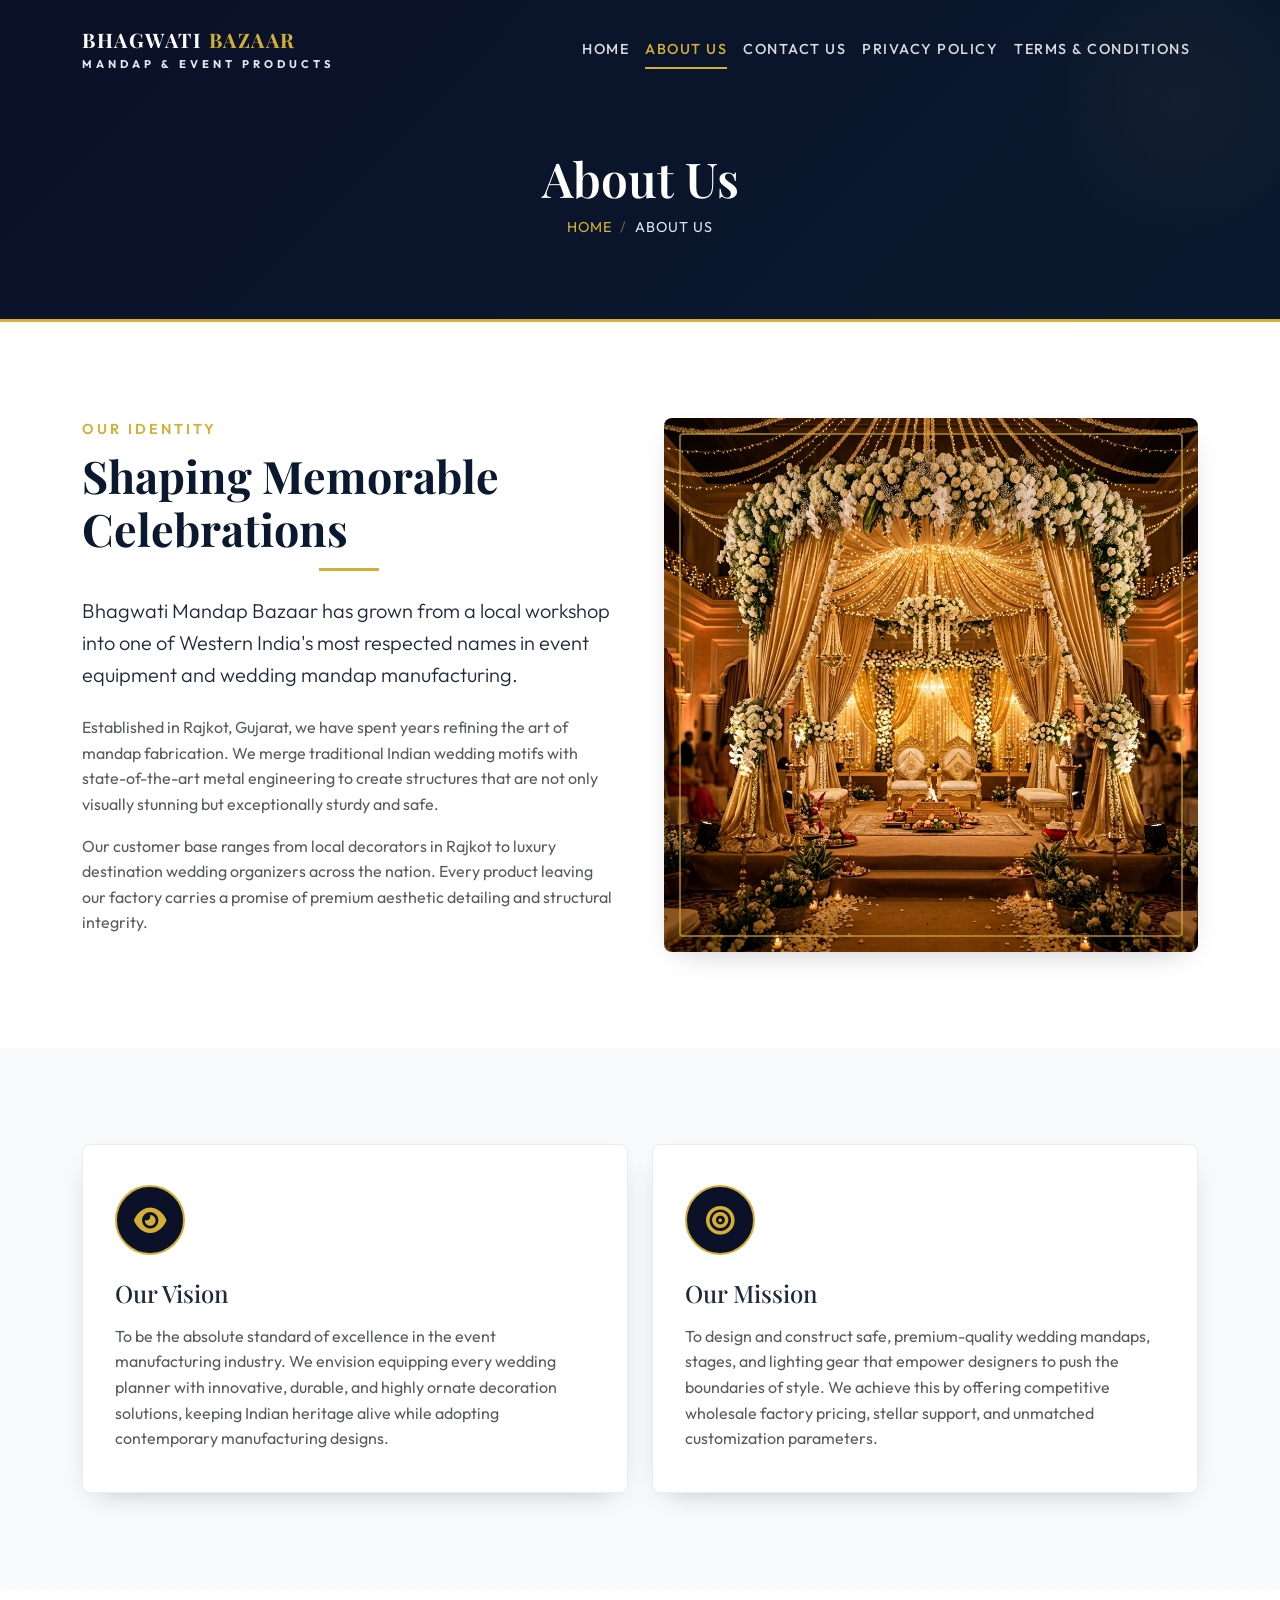
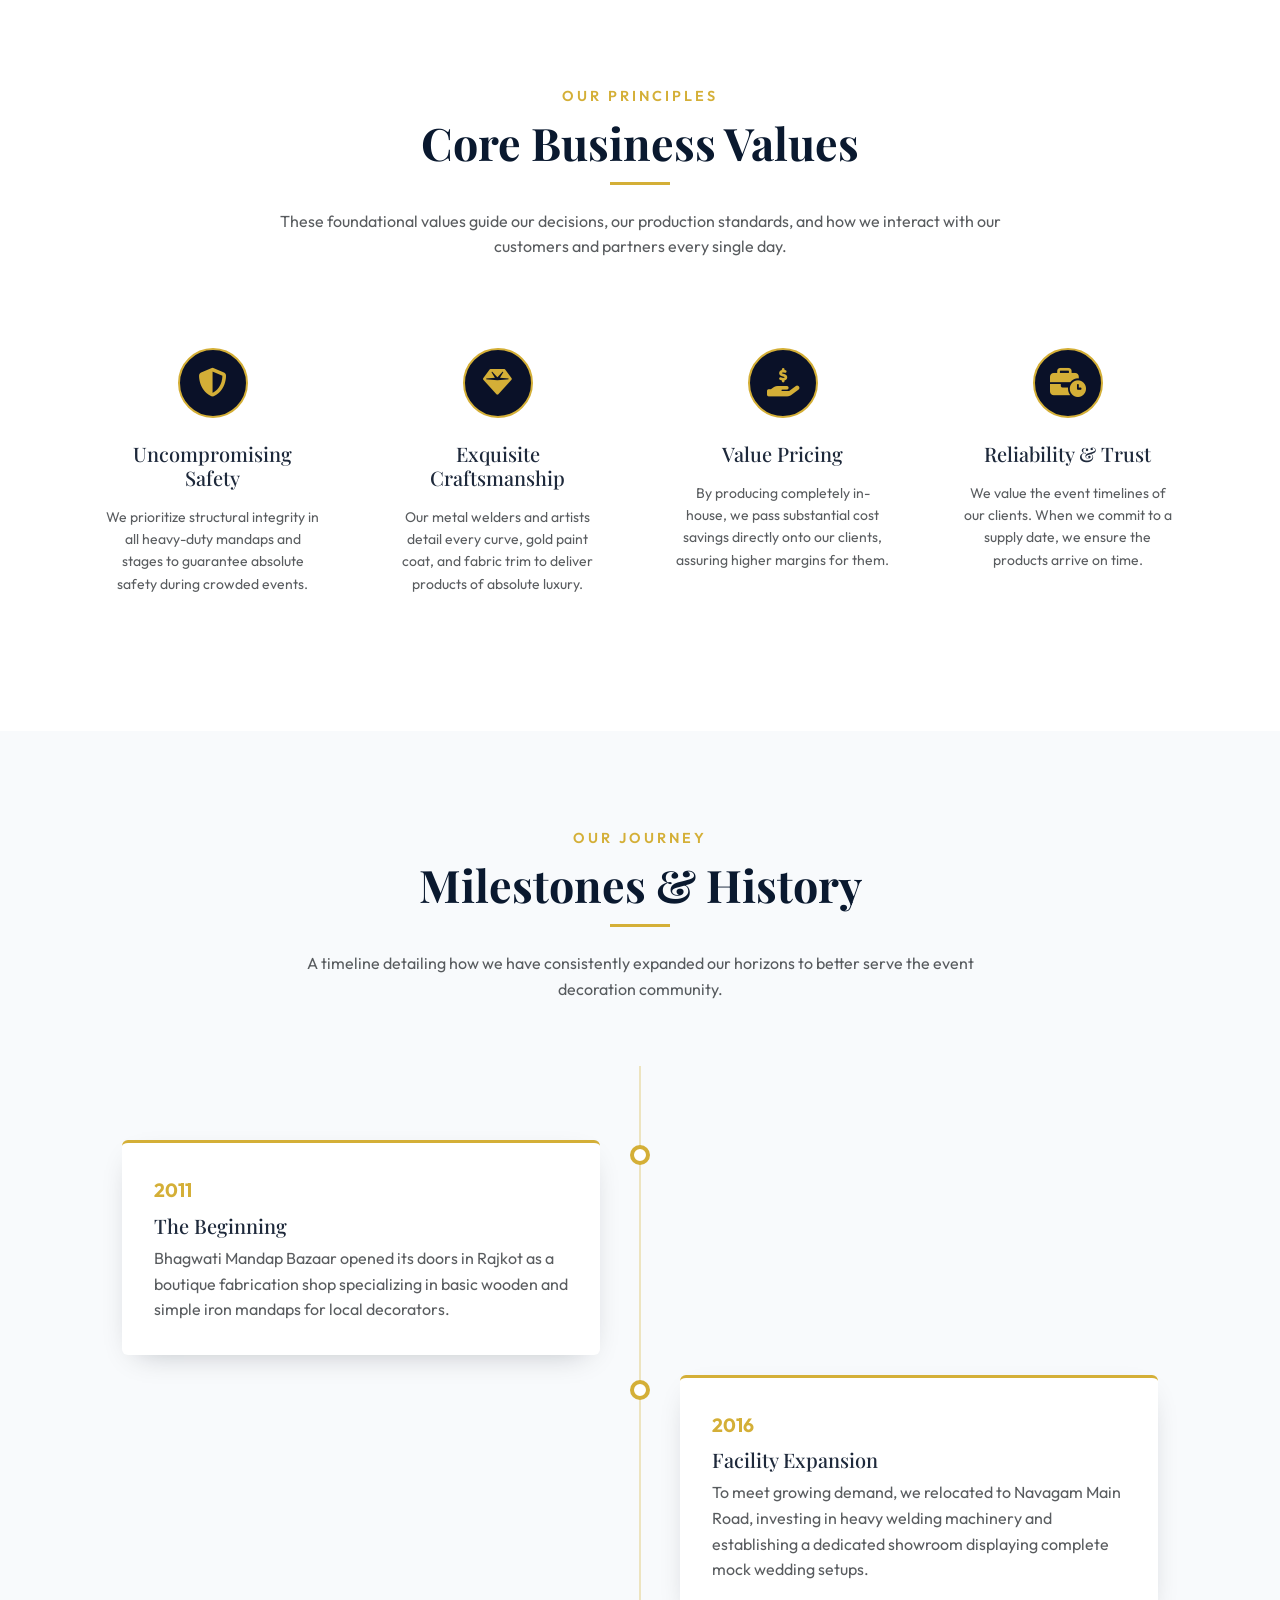
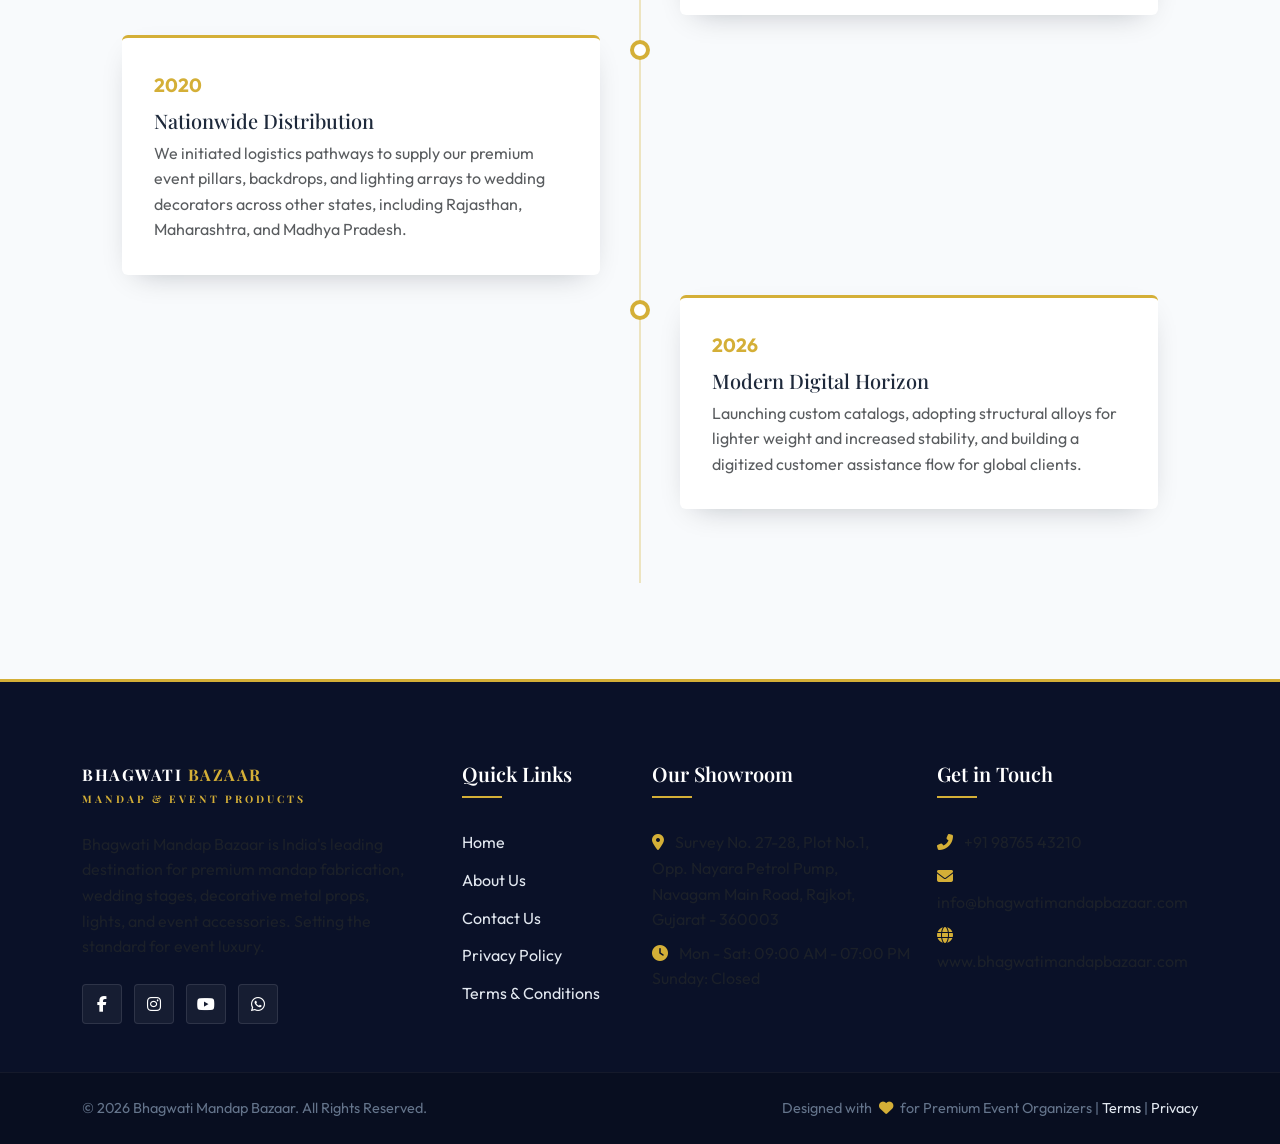
==== bhagwati mandap bazaar/about.html @ b81b3d20 "Add files via upload" ====
<!DOCTYPE html>
<html lang="en">
<head>
    <meta charset="UTF-8">
    <meta name="viewport" content="width=device-width, initial-scale=1.0">
    <title>About Us | Bhagwati Mandap Bazaar</title>
    <meta name="description" content="Discover the history, mission, vision, and core values of Bhagwati Mandap Bazaar - India's premium mandap manufacturer and supplier based in Rajkot, Gujarat.">
    <meta name="keywords" content="Bhagwati Mandap Bazaar, About Bhagwati Mandap, Rajkot Mandap Manufacturer, Wedding Decor Supplier India">
    
    <!-- Open Graph / Facebook -->
    <meta property="og:type" content="website">
    <meta property="og:url" content="https://bhagwatimandapbazaar.com/about.html">
    <meta property="og:title" content="About Us | Bhagwati Mandap Bazaar">
    <meta property="og:description" content="Discover the history, mission, vision, and core values of Bhagwati Mandap Bazaar - India's premium mandap manufacturer.">
    <meta property="og:image" content="images/hero-bg.png">

    <!-- Bootstrap 5 CSS -->
    <link href="https://cdn.jsdelivr.net/npm/bootstrap@5.3.2/dist/css/bootstrap.min.css" rel="stylesheet">
    <!-- Font Awesome Icons -->
    <link href="https://cdnjs.cloudflare.com/ajax/libs/font-awesome/6.4.2/css/all.min.css" rel="stylesheet">
    <!-- Custom CSS -->
    <link href="css/style.css" rel="stylesheet">
</head>
<body>

    <!-- Header Navigation -->
    <nav class="navbar navbar-expand-lg navbar-dark fixed-top navbar-scrolled">
        <div class="container">
            <a class="navbar-brand" href="index.html">
                BHAGWATI<span> BAZAAR</span>
                <span class="logo-sub">Mandap & Event Products</span>
            </a>
            <button class="navbar-toggler" type="button" data-bs-toggle="collapse" data-bs-target="#mainNavbar" aria-controls="mainNavbar" aria-expanded="false" aria-label="Toggle navigation">
                <span class="navbar-toggler-icon"></span>
            </button>
            <div class="collapse navbar-collapse" id="mainNavbar">
                <ul class="navbar-nav ms-auto mb-2 mb-lg-0">
                    <li class="nav-item">
                        <a class="nav-link" href="index.html">Home</a>
                    </li>
                    <li class="nav-item">
                        <a class="nav-link active" href="about.html">About Us</a>
                    </li>
                    <li class="nav-item">
                        <a class="nav-link" href="contact.html">Contact Us</a>
                    </li>
                    <li class="nav-item">
                        <a class="nav-link" href="privacy-policy.html">Privacy Policy</a>
                    </li>
                    <li class="nav-item">
                        <a class="nav-link" href="terms.html">Terms & Conditions</a>
                    </li>
                </ul>
            </div>
        </div>
    </nav>

    <!-- Page Header -->
    <header class="page-header text-center">
        <div class="container">
            <h1 class="animate-on-scroll">About Us</h1>
            <nav aria-label="breadcrumb" class="animate-on-scroll delay-100">
                <ol class="breadcrumb justify-content-center">
                    <li class="breadcrumb-item"><a href="index.html">Home</a></li>
                    <li class="breadcrumb-item active" aria-current="page">About Us</li>
                </ol>
            </nav>
        </div>
    </header>

    <!-- Introduction Section -->
    <section class="py-5 bg-white">
        <div class="container py-5">
            <div class="row align-items-center g-5">
                <div class="col-lg-6 animate-on-scroll">
                    <span class="section-subtitle text-start">Our Identity</span>
                    <h2 class="section-title text-start mb-4">Shaping Memorable Celebrations</h2>
                    <p class="lead text-navy-deep font-family-heading mb-4">Bhagwati Mandap Bazaar has grown from a local workshop into one of Western India's most respected names in event equipment and wedding mandap manufacturing.</p>
                    <p class="text-muted">Established in Rajkot, Gujarat, we have spent years refining the art of mandap fabrication. We merge traditional Indian wedding motifs with state-of-the-art metal engineering to create structures that are not only visually stunning but exceptionally sturdy and safe.</p>
                    <p class="text-muted">Our customer base ranges from local decorators in Rajkot to luxury destination wedding organizers across the nation. Every product leaving our factory carries a promise of premium aesthetic detailing and structural integrity.</p>
                </div>
                <div class="col-lg-6 animate-on-scroll delay-200">
                    <div class="img-frame">
                        <img src="images/hero-bg.png" alt="Showroom Display" class="img-fluid w-100">
                    </div>
                </div>
            </div>
        </div>
    </section>

    <!-- Mission & Vision Section -->
    <section class="py-5 bg-light-custom">
        <div class="container py-5">
            <div class="row g-4">
                <div class="col-md-6 animate-on-scroll">
                    <div class="premium-card h-100">
                        <div class="card-icon">
                            <i class="fa-solid fa-eye"></i>
                        </div>
                        <h3 class="h4 text-navy-deep mb-3">Our Vision</h3>
                        <p class="text-muted mb-0">To be the absolute standard of excellence in the event manufacturing industry. We envision equipping every wedding planner with innovative, durable, and highly ornate decoration solutions, keeping Indian heritage alive while adopting contemporary manufacturing designs.</p>
                    </div>
                </div>
                <div class="col-md-6 animate-on-scroll delay-200">
                    <div class="premium-card h-100">
                        <div class="card-icon">
                            <i class="fa-solid fa-bullseye"></i>
                        </div>
                        <h3 class="h4 text-navy-deep mb-3">Our Mission</h3>
                        <p class="text-muted mb-0">To design and construct safe, premium-quality wedding mandaps, stages, and lighting gear that empower designers to push the boundaries of style. We achieve this by offering competitive wholesale factory pricing, stellar support, and unmatched customization parameters.</p>
                    </div>
                </div>
            </div>
        </div>
    </section>

    <!-- Core Values Section -->
    <section class="py-5 bg-white">
        <div class="container py-5">
            <div class="text-center section-title-wrapper animate-on-scroll">
                <span class="section-subtitle">Our Principles</span>
                <h2 class="section-title">Core Business Values</h2>
                <p class="text-muted col-md-8 mx-auto mt-2">These foundational values guide our decisions, our production standards, and how we interact with our customers and partners every single day.</p>
            </div>
            
            <div class="row g-4">
                <div class="col-md-6 col-lg-3 animate-on-scroll">
                    <div class="text-center p-4">
                        <div class="mx-auto card-icon mb-4" style="float:none;">
                            <i class="fa-solid fa-shield-halved"></i>
                        </div>
                        <h4 class="h5 text-navy-deep mb-3">Uncompromising Safety</h4>
                        <p class="text-muted small">We prioritize structural integrity in all heavy-duty mandaps and stages to guarantee absolute safety during crowded events.</p>
                    </div>
                </div>
                <div class="col-md-6 col-lg-3 animate-on-scroll delay-100">
                    <div class="text-center p-4">
                        <div class="mx-auto card-icon mb-4" style="float:none;">
                            <i class="fa-solid fa-gem"></i>
                        </div>
                        <h4 class="h5 text-navy-deep mb-3">Exquisite Craftsmanship</h4>
                        <p class="text-muted small">Our metal welders and artists detail every curve, gold paint coat, and fabric trim to deliver products of absolute luxury.</p>
                    </div>
                </div>
                <div class="col-md-6 col-lg-3 animate-on-scroll delay-200">
                    <div class="text-center p-4">
                        <div class="mx-auto card-icon mb-4" style="float:none;">
                            <i class="fa-solid fa-hand-holding-dollar"></i>
                        </div>
                        <h4 class="h5 text-navy-deep mb-3">Value Pricing</h4>
                        <p class="text-muted small">By producing completely in-house, we pass substantial cost savings directly onto our clients, assuring higher margins for them.</p>
                    </div>
                </div>
                <div class="col-md-6 col-lg-3 animate-on-scroll delay-300">
                    <div class="text-center p-4">
                        <div class="mx-auto card-icon mb-4" style="float:none;">
                            <i class="fa-solid fa-business-time"></i>
                        </div>
                        <h4 class="h5 text-navy-deep mb-3">Reliability & Trust</h4>
                        <p class="text-muted small">We value the event timelines of our clients. When we commit to a supply date, we ensure the products arrive on time.</p>
                    </div>
                </div>
            </div>
        </div>
    </section>

    <!-- Company History Section (Timeline) -->
    <section class="py-5 bg-light-custom">
        <div class="container py-5">
            <div class="text-center section-title-wrapper animate-on-scroll">
                <span class="section-subtitle">Our Journey</span>
                <h2 class="section-title">Milestones & History</h2>
                <p class="text-muted col-md-8 mx-auto mt-2">A timeline detailing how we have consistently expanded our horizons to better serve the event decoration community.</p>
            </div>
            
            <div class="timeline animate-on-scroll">
                <div class="timeline-container timeline-left">
                    <div class="timeline-content">
                        <span class="timeline-date">2011</span>
                        <h4 class="text-navy-deep h5">The Beginning</h4>
                        <p class="text-muted mb-0">Bhagwati Mandap Bazaar opened its doors in Rajkot as a boutique fabrication shop specializing in basic wooden and simple iron mandaps for local decorators.</p>
                    </div>
                </div>
                
                <div class="timeline-container timeline-right">
                    <div class="timeline-content">
                        <span class="timeline-date">2016</span>
                        <h4 class="text-navy-deep h5">Facility Expansion</h4>
                        <p class="text-muted mb-0">To meet growing demand, we relocated to Navagam Main Road, investing in heavy welding machinery and establishing a dedicated showroom displaying complete mock wedding setups.</p>
                    </div>
                </div>
                
                <div class="timeline-container timeline-left">
                    <div class="timeline-content">
                        <span class="timeline-date">2020</span>
                        <h4 class="text-navy-deep h5">Nationwide Distribution</h4>
                        <p class="text-muted mb-0">We initiated logistics pathways to supply our premium event pillars, backdrops, and lighting arrays to wedding decorators across other states, including Rajasthan, Maharashtra, and Madhya Pradesh.</p>
                    </div>
                </div>
                
                <div class="timeline-container timeline-right">
                    <div class="timeline-content">
                        <span class="timeline-date">2026</span>
                        <h4 class="text-navy-deep h5">Modern Digital Horizon</h4>
                        <p class="text-muted mb-0">Launching custom catalogs, adopting structural alloys for lighter weight and increased stability, and building a digitized customer assistance flow for global clients.</p>
                    </div>
                </div>
            </div>
        </div>
    </section>

    <!-- Footer -->
    <footer class="footer">
        <div class="footer-top">
            <div class="container">
                <div class="row g-4">
                    <div class="col-lg-4 col-md-6">
                        <a class="navbar-brand footer-brand text-white mb-3 d-inline-block" href="index.html">
                            BHAGWATI<span> BAZAAR</span>
                            <span class="footer-logo-sub">Mandap & Event Products</span>
                        </a>
                        <p class="text-muted pe-lg-4 mt-2">Bhagwati Mandap Bazaar is India's leading destination for premium mandap fabrication, wedding stages, decorative metal props, lights, and event accessories. Setting the standard for event luxury.</p>
                        <div class="footer-social-icons">
                            <a href="#" class="footer-social-icon"><i class="fab fa-facebook-f"></i></a>
                            <a href="#" class="footer-social-icon"><i class="fab fa-instagram"></i></a>
                            <a href="#" class="footer-social-icon"><i class="fab fa-youtube"></i></a>
                            <a href="#" class="footer-social-icon"><i class="fab fa-whatsapp"></i></a>
                        </div>
                    </div>
                    
                    <div class="col-lg-2 col-md-6">
                        <h5 class="text-white">Quick Links</h5>
                        <ul class="footer-links">
                            <li><a href="index.html">Home</a></li>
                            <li><a href="about.html">About Us</a></li>
                            <li><a href="contact.html">Contact Us</a></li>
                            <li><a href="privacy-policy.html">Privacy Policy</a></li>
                            <li><a href="terms.html">Terms & Conditions</a></li>
                        </ul>
                    </div>
                    
                    <div class="col-lg-3 col-md-6">
                        <h5 class="text-white">Our Showroom</h5>
                        <p class="text-muted mb-2">
                            <i class="fas fa-map-marker-alt text-gold me-2"></i>
                            Survey No. 27-28, Plot No.1,<br>
                            Opp. Nayara Petrol Pump,<br>
                            Navagam Main Road, Rajkot,<br>
                            Gujarat - 360003
                        </p>
                        <p class="text-muted">
                            <i class="fas fa-clock text-gold me-2"></i>
                            Mon - Sat: 09:00 AM - 07:00 PM<br>
                            Sunday: Closed
                        </p>
                    </div>
                    
                    <div class="col-lg-3 col-md-6">
                        <h5 class="text-white">Get in Touch</h5>
                        <p class="text-muted mb-2">
                            <i class="fas fa-phone-alt text-gold me-2"></i>
                            <a href="tel:+919876543210" class="text-muted text-decoration-none">+91 98765 43210</a>
                        </p>
                        <p class="text-muted mb-2">
                            <i class="fas fa-envelope text-gold me-2"></i>
                            <a href="mailto:info@bhagwatimandapbazaar.com" class="text-muted text-decoration-none">info@bhagwatimandapbazaar.com</a>
                        </p>
                        <p class="text-muted">
                            <i class="fas fa-globe text-gold me-2"></i>
                            <a href="https://bhagwatimandapbazaar.com" class="text-muted text-decoration-none">www.bhagwatimandapbazaar.com</a>
                        </p>
                    </div>
                </div>
            </div>
        </div>
        
        <div class="footer-bottom">
            <div class="container text-center">
                <div class="row align-items-center">
                    <div class="col-md-6 text-md-start mb-3 mb-md-0">
                        <p>&copy; 2026 Bhagwati Mandap Bazaar. All Rights Reserved.</p>
                    </div>
                    <div class="col-md-6 text-md-end">
                        <p>Designed with <i class="fas fa-heart text-gold mx-1"></i> for Premium Event Organizers | <a href="terms.html">Terms</a> | <a href="privacy-policy.html">Privacy</a></p>
                    </div>
                </div>
            </div>
        </div>
    </footer>

    <!-- Bootstrap Bundle with Popper JS -->
    <script src="https://cdn.jsdelivr.net/npm/bootstrap@5.3.2/dist/js/bootstrap.bundle.min.js"></script>
    <!-- Custom Script -->
    <script src="js/script.js"></script>
</body>
</html>
---- bhagwati mandap bazaar/css/style.css ----
/* 
   Bhagwati Mandap Bazaar - Custom Stylesheet
   Color Palette: White, Deep Navy Blue (#0A192F), and Gold (#D4AF37)
*/

@import url('https://fonts.googleapis.com/css2?family=Outfit:wght@300;400;500;600;700&family=Playfair+Display:ital,wght@0,400;0,600;0,700;1,400&display=swap');

:root {
    --navy-dark: #0A1128;
    --navy-deep: #0A192F;
    --navy-medium: #172A45;
    --navy-light: #3066BE;
    --gold-primary: #D4AF37;
    --gold-dark: #B8975E;
    --gold-light: #F3E5AB;
    --white: #FFFFFF;
    --light-bg: #F8FAFC;
    --text-dark: #1E293B;
    --text-muted: #64748B;
    --text-light: #E2E8F0;
    --font-heading: 'Playfair Display', serif;
    --font-body: 'Outfit', sans-serif;
    --transition-smooth: all 0.4s cubic-bezier(0.16, 1, 0.3, 1);
    --shadow-premium: 0 10px 30px -15px rgba(2, 12, 27, 0.3);
    --shadow-premium-hover: 0 20px 40px -15px rgba(212, 175, 55, 0.2);
}

/* Core Settings */
html {
    scroll-behavior: smooth;
    overflow-x: hidden;
}

body {
    font-family: var(--font-body);
    color: var(--text-dark);
    background-color: var(--white);
    line-height: 1.6;
    overflow-x: hidden;
}

h1, h2, h3, h4, h5, h6 {
    font-family: var(--font-heading);
    font-weight: 600;
    color: var(--navy-deep);
}

/* Custom Scrollbar */
::-webkit-scrollbar {
    width: 8px;
}
::-webkit-scrollbar-track {
    background: var(--navy-dark);
}
::-webkit-scrollbar-thumb {
    background: var(--gold-primary);
    border-radius: 4px;
}
::-webkit-scrollbar-thumb:hover {
    background: var(--gold-dark);
}

/* Selection Color */
::selection {
    background-color: var(--gold-primary);
    color: var(--navy-dark);
}

/* Base Typography Extensions */
.text-gold {
    color: var(--gold-primary) !important;
}

.bg-navy-deep {
    background-color: var(--navy-deep) !important;
}

.bg-navy-dark {
    background-color: var(--navy-dark) !important;
}

.bg-light-custom {
    background-color: var(--light-bg) !important;
}

/* Buttons */
.btn-gold {
    background: linear-gradient(135deg, var(--gold-primary), var(--gold-dark));
    color: var(--navy-dark) !important;
    font-family: var(--font-body);
    font-weight: 600;
    letter-spacing: 1px;
    padding: 0.8rem 2rem;
    border: 1px solid var(--gold-primary);
    border-radius: 4px;
    transition: var(--transition-smooth);
    position: relative;
    overflow: hidden;
    z-index: 1;
}

.btn-gold::before {
    content: '';
    position: absolute;
    top: 0;
    left: 0;
    width: 100%;
    height: 100%;
    background: linear-gradient(135deg, var(--gold-dark), var(--gold-primary));
    opacity: 0;
    z-index: -1;
    transition: var(--transition-smooth);
}

.btn-gold:hover {
    transform: translateY(-3px);
    box-shadow: 0 10px 20px rgba(212, 175, 55, 0.3);
    color: var(--navy-dark) !important;
}

.btn-gold:hover::before {
    opacity: 1;
}

.btn-outline-gold {
    background: transparent;
    color: var(--gold-primary) !important;
    font-family: var(--font-body);
    font-weight: 600;
    letter-spacing: 1px;
    padding: 0.8rem 2rem;
    border: 2px solid var(--gold-primary);
    border-radius: 4px;
    transition: var(--transition-smooth);
}

.btn-outline-gold:hover {
    background: var(--gold-primary);
    color: var(--navy-dark) !important;
    transform: translateY(-3px);
    box-shadow: 0 10px 20px rgba(212, 175, 55, 0.2);
}

/* Navigation Style */
.navbar {
    transition: var(--transition-smooth);
    padding: 1.2rem 0;
    background-color: transparent;
}

.navbar.navbar-scrolled {
    background-color: var(--navy-dark);
    padding: 0.8rem 0;
    box-shadow: 0 5px 25px rgba(0, 0, 0, 0.3);
    border-bottom: 2px solid var(--gold-primary);
}

.navbar-brand {
    font-family: var(--font-heading);
    font-weight: 700;
    letter-spacing: 1.5px;
    transition: var(--transition-smooth);
}

.navbar-brand span {
    color: var(--gold-primary);
}

.navbar-brand .logo-sub {
    font-family: var(--font-body);
    font-size: 0.7rem;
    text-transform: uppercase;
    letter-spacing: 4px;
    display: block;
    color: var(--text-light);
}

.nav-link {
    font-family: var(--font-body);
    font-weight: 500;
    color: var(--white) !important;
    text-transform: uppercase;
    font-size: 0.9rem;
    letter-spacing: 1.5px;
    margin: 0 0.5rem;
    padding: 0.5rem 0 !important;
    position: relative;
    transition: var(--transition-smooth);
    opacity: 0.85;
}

.nav-link:hover, .nav-link.active {
    color: var(--gold-primary) !important;
    opacity: 1;
}

.nav-link::after {
    content: '';
    position: absolute;
    bottom: 0;
    left: 0;
    width: 0;
    height: 2px;
    background-color: var(--gold-primary);
    transition: var(--transition-smooth);
}

.nav-link:hover::after, .nav-link.active::after {
    width: 100%;
}

.navbar-toggler {
    border-color: rgba(214, 175, 55, 0.5);
    padding: 0.4rem 0.6rem;
}

.navbar-toggler:focus {
    box-shadow: 0 0 0 0.25rem rgba(214, 175, 55, 0.25);
}

.navbar-toggler-icon {
    background-image: url("data:image/svg+xml,%3csvg xmlns='http://www.w3.org/2000/svg' viewBox='0 0 30 30'%3e%3cpath stroke='rgba(212, 175, 55, 1)' stroke-width='2' stroke-linecap='round' stroke-miterlimit='10' d='M4 7h22M4 15h22M4 23h22'/%3e%3c/svg%3e");
}

/* Hero Section */
.hero-section {
    position: relative;
    min-height: 100vh;
    display: flex;
    align-items: center;
    justify-content: center;
    background-color: var(--navy-dark);
    overflow: hidden;
    padding: 120px 0;
    z-index: 1;
}

.hero-overlay {
    position: absolute;
    top: 0;
    left: 0;
    width: 100%;
    height: 100%;
    background: radial-gradient(circle, rgba(23, 42, 69, 0.4) 0%, rgba(10, 17, 40, 0.95) 100%),
                url('../images/hero-bg.png') no-repeat center center / cover;
    z-index: -1;
}

.hero-title {
    font-size: clamp(2.5rem, 5vw, 4.5rem);
    font-weight: 700;
    color: var(--white);
    letter-spacing: 2px;
    margin-bottom: 1.5rem;
    line-height: 1.2;
}

.hero-subtitle {
    font-family: var(--font-body);
    font-size: clamp(1rem, 2vw, 1.4rem);
    color: var(--gold-primary);
    font-weight: 400;
    letter-spacing: 3px;
    text-transform: uppercase;
    margin-bottom: 2.5rem;
}

.hero-divider {
    width: 100px;
    height: 3px;
    background-color: var(--gold-primary);
    margin: 1.5rem auto 2rem;
}

/* Page Header Sections (Sub-pages) */
.page-header {
    background: linear-gradient(135deg, var(--navy-dark) 0%, var(--navy-deep) 100%);
    border-bottom: 3px solid var(--gold-primary);
    padding: 150px 0 80px;
    position: relative;
    overflow: hidden;
}

.page-header::before {
    content: '';
    position: absolute;
    width: 300px;
    height: 300px;
    background: radial-gradient(circle, rgba(212, 175, 55, 0.05) 0%, transparent 70%);
    top: -50px;
    right: -50px;
    pointer-events: none;
}

.page-header h1 {
    color: var(--white);
    font-size: 3rem;
    margin-bottom: 0.5rem;
}

.page-header .breadcrumb {
    margin-bottom: 0;
}

.page-header .breadcrumb-item {
    font-family: var(--font-body);
    font-size: 0.9rem;
    text-transform: uppercase;
    letter-spacing: 1px;
}

.page-header .breadcrumb-item a {
    color: var(--gold-primary);
    text-decoration: none;
    transition: var(--transition-smooth);
}

.page-header .breadcrumb-item a:hover {
    color: var(--white);
}

.page-header .breadcrumb-item.active {
    color: var(--text-light);
}

.page-header .breadcrumb-item + .breadcrumb-item::before {
    color: rgba(212, 175, 55, 0.5);
}

/* General Section Headings */
.section-title-wrapper {
    margin-bottom: 4rem;
    position: relative;
}

.section-subtitle {
    font-family: var(--font-body);
    color: var(--gold-primary);
    text-transform: uppercase;
    letter-spacing: 3px;
    font-size: 0.9rem;
    font-weight: 600;
    margin-bottom: 0.5rem;
    display: block;
}

.section-title {
    font-size: clamp(2rem, 3.5vw, 2.8rem);
    font-weight: 700;
    margin-bottom: 1rem;
    position: relative;
    display: inline-block;
}

.section-title::after {
    content: '';
    display: block;
    width: 60px;
    height: 3px;
    background-color: var(--gold-primary);
    margin: 0.75rem auto 0;
}

/* Cards & Premium Grid Items */
.premium-card {
    background: var(--white);
    border: 1px solid rgba(10, 25, 47, 0.08);
    border-radius: 8px;
    padding: 2.5rem 2rem;
    box-shadow: var(--shadow-premium);
    transition: var(--transition-smooth);
    height: 100%;
    position: relative;
    overflow: hidden;
}

.premium-card::before {
    content: '';
    position: absolute;
    top: 0;
    left: 0;
    width: 4px;
    height: 0;
    background-color: var(--gold-primary);
    transition: var(--transition-smooth);
}

.premium-card:hover {
    transform: translateY(-10px);
    box-shadow: var(--shadow-premium-hover);
    border-color: rgba(212, 175, 55, 0.2);
}

.premium-card:hover::before {
    height: 100%;
}

.card-icon {
    width: 70px;
    height: 70px;
    background-color: var(--navy-dark);
    border-radius: 50%;
    display: flex;
    align-items: center;
    justify-content: center;
    margin-bottom: 1.5rem;
    font-size: 1.8rem;
    color: var(--gold-primary);
    border: 2px solid var(--gold-primary);
    transition: var(--transition-smooth);
}

.premium-card:hover .card-icon {
    background-color: var(--gold-primary);
    color: var(--navy-dark);
    transform: rotate(360deg);
}

/* Why Choose Us Split Component */
.why-choose-item {
    display: flex;
    align-items: flex-start;
    margin-bottom: 2rem;
}

.why-choose-icon {
    width: 50px;
    height: 50px;
    min-width: 50px;
    background: transparent;
    border: 1.5px solid var(--gold-primary);
    border-radius: 50%;
    display: flex;
    align-items: center;
    justify-content: center;
    color: var(--gold-primary);
    font-size: 1.2rem;
    margin-right: 1.25rem;
    transition: var(--transition-smooth);
}

.why-choose-item:hover .why-choose-icon {
    background-color: var(--gold-primary);
    color: var(--navy-dark);
    box-shadow: 0 0 15px rgba(212, 175, 55, 0.4);
}

.why-choose-text h4 {
    font-size: 1.25rem;
    margin-bottom: 0.4rem;
    color: var(--navy-deep);
}

.img-frame {
    position: relative;
    border-radius: 8px;
    overflow: hidden;
    box-shadow: var(--shadow-premium);
}

.img-frame::after {
    content: '';
    position: absolute;
    top: 15px;
    left: 15px;
    right: 15px;
    bottom: 15px;
    border: 2px solid var(--gold-primary);
    border-radius: 4px;
    pointer-events: none;
    z-index: 2;
    transition: var(--transition-smooth);
    opacity: 0.6;
}

.img-frame:hover::after {
    top: 8px;
    left: 8px;
    right: 8px;
    bottom: 8px;
    opacity: 1;
}

.img-frame img {
    transition: var(--transition-smooth);
}

.img-frame:hover img {
    transform: scale(1.08);
}

/* Stats Counter Section */
.stat-box {
    text-align: center;
    padding: 2rem;
    position: relative;
}

.stat-number {
    font-family: var(--font-heading);
    font-size: 3.5rem;
    font-weight: 700;
    color: var(--gold-primary);
    margin-bottom: 0.5rem;
    display: block;
}

.stat-label {
    font-family: var(--font-body);
    text-transform: uppercase;
    letter-spacing: 2px;
    font-size: 0.85rem;
    color: var(--text-light);
    font-weight: 500;
}

/* Testimonial Styles */
.testimonial-card {
    background: var(--navy-medium);
    border: 1px solid rgba(212, 175, 55, 0.15);
    border-radius: 8px;
    padding: 3rem 2.5rem;
    position: relative;
    margin: 1.5rem auto;
    max-width: 800px;
    color: var(--text-light);
    box-shadow: var(--shadow-premium);
}

.testimonial-card::after {
    content: '\201C';
    position: absolute;
    top: -10px;
    right: 35px;
    font-family: var(--font-heading);
    font-size: 8rem;
    color: rgba(212, 175, 55, 0.08);
    line-height: 1;
}

.testimonial-text {
    font-family: var(--font-heading);
    font-style: italic;
    font-size: 1.25rem;
    line-height: 1.8;
    margin-bottom: 2rem;
    color: var(--white);
}

.testimonial-meta {
    display: flex;
    align-items: center;
    justify-content: center;
}

.testimonial-avatar {
    width: 60px;
    height: 60px;
    border-radius: 50%;
    border: 2px solid var(--gold-primary);
    margin-right: 1rem;
    object-fit: cover;
}

.testimonial-author h5 {
    color: var(--white);
    margin: 0;
    font-size: 1.1rem;
    font-weight: 600;
    text-align: left;
}

.testimonial-author span {
    color: var(--gold-primary);
    font-size: 0.85rem;
    text-transform: uppercase;
    letter-spacing: 1px;
    display: block;
    text-align: left;
}

.carousel-indicators [data-bs-target] {
    background-color: var(--gold-primary);
    width: 12px;
    height: 12px;
    border-radius: 50%;
    margin: 0 6px;
    opacity: 0.5;
}

.carousel-indicators .active {
    opacity: 1;
    width: 30px;
    border-radius: 10px;
}

.star-rating {
    color: var(--gold-primary);
    margin-bottom: 1rem;
    font-size: 1rem;
}

/* Contact Info Details & Maps */
.contact-info-card {
    background: var(--navy-dark);
    color: var(--white);
    padding: 3rem;
    border-radius: 8px;
    border-bottom: 4px solid var(--gold-primary);
    height: 100%;
}

.contact-info-item {
    display: flex;
    margin-bottom: 2rem;
}

.contact-info-icon {
    width: 45px;
    height: 45px;
    background-color: rgba(212, 175, 55, 0.1);
    border: 1px solid var(--gold-primary);
    border-radius: 4px;
    display: flex;
    align-items: center;
    justify-content: center;
    color: var(--gold-primary);
    font-size: 1.2rem;
    margin-right: 1.25rem;
    min-width: 45px;
}

.contact-info-details h5 {
    color: var(--white);
    font-size: 1.1rem;
    margin-bottom: 0.3rem;
}

.contact-info-details p, .contact-info-details a {
    color: var(--text-light);
    margin-bottom: 0;
    text-decoration: none;
    transition: var(--transition-smooth);
}

.contact-info-details a:hover {
    color: var(--gold-primary);
}

/* Contact Form CSS */
.contact-form-wrapper {
    background: var(--white);
    padding: 3rem;
    border-radius: 8px;
    box-shadow: var(--shadow-premium);
    border: 1px solid rgba(10, 25, 47, 0.05);
}

.form-group {
    margin-bottom: 1.5rem;
}

.form-label {
    font-family: var(--font-body);
    font-weight: 500;
    color: var(--navy-deep);
    font-size: 0.9rem;
    margin-bottom: 0.5rem;
}

.form-control {
    background-color: var(--light-bg);
    border: 1px solid rgba(10, 25, 47, 0.1);
    border-radius: 4px;
    padding: 0.8rem 1rem;
    font-family: var(--font-body);
    color: var(--navy-dark);
    transition: var(--transition-smooth);
}

.form-control:focus {
    background-color: var(--white);
    border-color: var(--gold-primary);
    box-shadow: 0 0 10px rgba(212, 175, 55, 0.15);
    color: var(--navy-dark);
}

textarea.form-control {
    resize: none;
}

/* Timeline Layout (About Us) */
.timeline {
    position: relative;
    max-width: 1200px;
    margin: 0 auto;
    padding: 4rem 0;
}

.timeline::after {
    content: '';
    position: absolute;
    width: 2px;
    background-color: rgba(212, 175, 55, 0.3);
    top: 0;
    bottom: 0;
    left: 50%;
    margin-left: -1px;
}

@media (max-width: 768px) {
    .timeline::after {
        left: 31px;
    }
}

.timeline-container {
    padding: 10px 40px;
    position: relative;
    background-color: inherit;
    width: 50%;
}

@media (max-width: 768px) {
    .timeline-container {
        width: 100%;
        padding-left: 70px;
        padding-right: 25px;
    }
}

.timeline-container::after {
    content: '';
    position: absolute;
    width: 20px;
    height: 20px;
    right: -10px;
    background-color: var(--white);
    border: 4px solid var(--gold-primary);
    top: 15px;
    border-radius: 50%;
    z-index: 1;
    transition: var(--transition-smooth);
}

@media (max-width: 768px) {
    .timeline-container::after {
        left: 21px;
        right: auto;
    }
}

.timeline-left {
    left: 0;
}

.timeline-right {
    left: 50%;
}

@media (max-width: 768px) {
    .timeline-right {
        left: 0%;
    }
}

.timeline-left::after {
    right: -10px;
}

.timeline-right::after {
    left: -10px;
}

.timeline-content {
    padding: 2rem;
    background-color: var(--white);
    position: relative;
    border-radius: 6px;
    box-shadow: var(--shadow-premium);
    border-top: 3px solid var(--gold-primary);
}

.timeline-date {
    font-weight: 700;
    color: var(--gold-primary);
    font-size: 1.2rem;
    margin-bottom: 0.5rem;
    display: block;
}

/* Footer Section */
.footer {
    background-color: var(--navy-dark);
    color: var(--text-light);
    border-top: 3px solid var(--gold-primary);
    font-family: var(--font-body);
}

.footer-top {
    padding: 5rem 0 3rem;
}

.footer h5 {
    color: var(--white);
    font-size: 1.25rem;
    margin-bottom: 2rem;
    position: relative;
    padding-bottom: 0.75rem;
}

.footer h5::after {
    content: '';
    position: absolute;
    left: 0;
    bottom: 0;
    width: 40px;
    height: 2px;
    background-color: var(--gold-primary);
}

.footer-brand span {
    color: var(--gold-primary);
}

.footer-logo-sub {
    font-size: 0.65rem;
    text-transform: uppercase;
    letter-spacing: 3px;
    display: block;
    color: var(--text-muted);
    margin-top: 0.2rem;
}

.footer-links {
    list-style: none;
    padding: 0;
    margin: 0;
}

.footer-links li {
    margin-bottom: 0.75rem;
}

.footer-links a {
    color: var(--text-light);
    text-decoration: none;
    transition: var(--transition-smooth);
    display: inline-block;
}

.footer-links a:hover {
    color: var(--gold-primary);
    transform: translateX(5px);
}

.footer-social-icons {
    display: flex;
    gap: 0.75rem;
    margin-top: 1.5rem;
}

.footer-social-icon {
    width: 40px;
    height: 40px;
    background-color: rgba(255, 255, 255, 0.05);
    border: 1px solid rgba(255, 255, 255, 0.1);
    color: var(--white);
    border-radius: 4px;
    display: flex;
    align-items: center;
    justify-content: center;
    text-decoration: none;
    transition: var(--transition-smooth);
}

.footer-social-icon:hover {
    background-color: var(--gold-primary);
    color: var(--navy-dark) !important;
    border-color: var(--gold-primary);
    transform: translateY(-3px);
}

.footer-bottom {
    background-color: rgba(0, 0, 0, 0.2);
    padding: 1.5rem 0;
    border-top: 1px solid rgba(255, 255, 255, 0.05);
}

.footer-bottom p {
    margin-bottom: 0;
    font-size: 0.9rem;
    color: var(--text-muted);
}

.footer-bottom a {
    color: var(--text-light);
    text-decoration: none;
}

.footer-bottom a:hover {
    color: var(--gold-primary);
}

/* Animations */
.animate-on-scroll {
    opacity: 0;
    transform: translateY(30px);
    transition: opacity 0.8s cubic-bezier(0.16, 1, 0.3, 1),
                transform 0.8s cubic-bezier(0.16, 1, 0.3, 1);
}

.animate-on-scroll.animated {
    opacity: 1;
    transform: translateY(0);
}

/* Delay modifiers for stagger entries */
.delay-100 { transition-delay: 100ms; }
.delay-200 { transition-delay: 200ms; }
.delay-300 { transition-delay: 300ms; }
.delay-400 { transition-delay: 400ms; }
.delay-500 { transition-delay: 500ms; }

/* Custom Map Placeholder Styling */
.map-container {
    box-shadow: var(--shadow-premium);
    border-radius: 8px;
    overflow: hidden;
    border: 3px solid var(--navy-deep);
    transition: var(--transition-smooth);
}

.map-container:hover {
    border-color: var(--gold-primary);
}

/* Success Form Feedback Modal/Toast Custom Style */
.feedback-overlay {
    position: fixed;
    top: 0;
    left: 0;
    width: 100%;
    height: 100%;
    background-color: rgba(10, 17, 40, 0.9);
    z-index: 9999;
    display: flex;
    align-items: center;
    justify-content: center;
    opacity: 0;
    pointer-events: none;
    transition: var(--transition-smooth);
}

.feedback-overlay.show {
    opacity: 1;
    pointer-events: auto;
}

.feedback-card {
    background: var(--white);
    padding: 3rem;
    border-radius: 8px;
    text-align: center;
    max-width: 500px;
    width: 90%;
    transform: scale(0.7);
    transition: var(--transition-smooth);
    border-top: 5px solid var(--gold-primary);
}

.feedback-overlay.show .feedback-card {
    transform: scale(1);
}

.feedback-icon {
    width: 80px;
    height: 80px;
    background-color: rgba(212, 175, 55, 0.1);
    color: var(--gold-primary);
    border-radius: 50%;
    display: flex;
    align-items: center;
    justify-content: center;
    font-size: 2.5rem;
    margin: 0 auto 1.5rem;
    border: 2px solid var(--gold-primary);
}

/* responsive media queries */
@media (max-width: 991px) {
    .navbar-collapse {
        background-color: var(--navy-dark);
        padding: 1.5rem;
        border-radius: 8px;
        border: 1px solid rgba(214, 175, 55, 0.2);
        margin-top: 1rem;
    }
    
    .nav-link::after {
        display: none;
    }
}
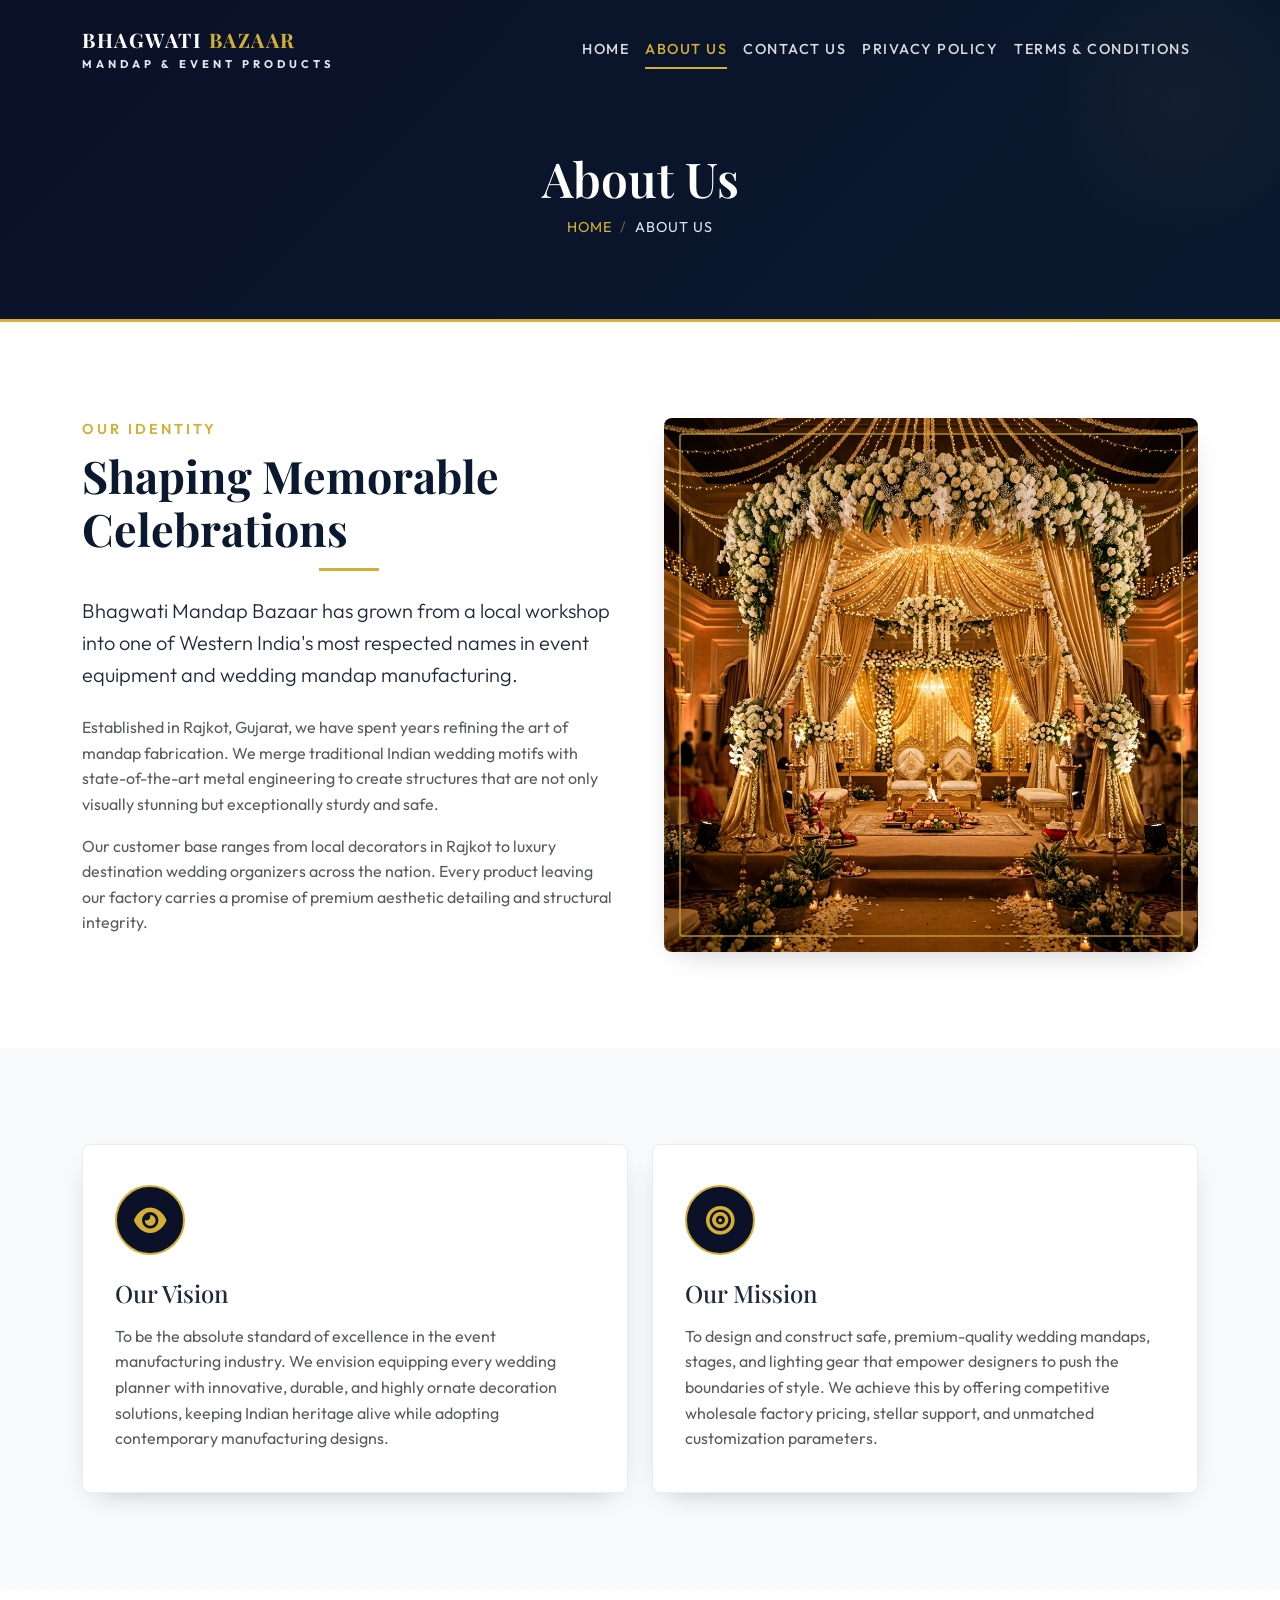
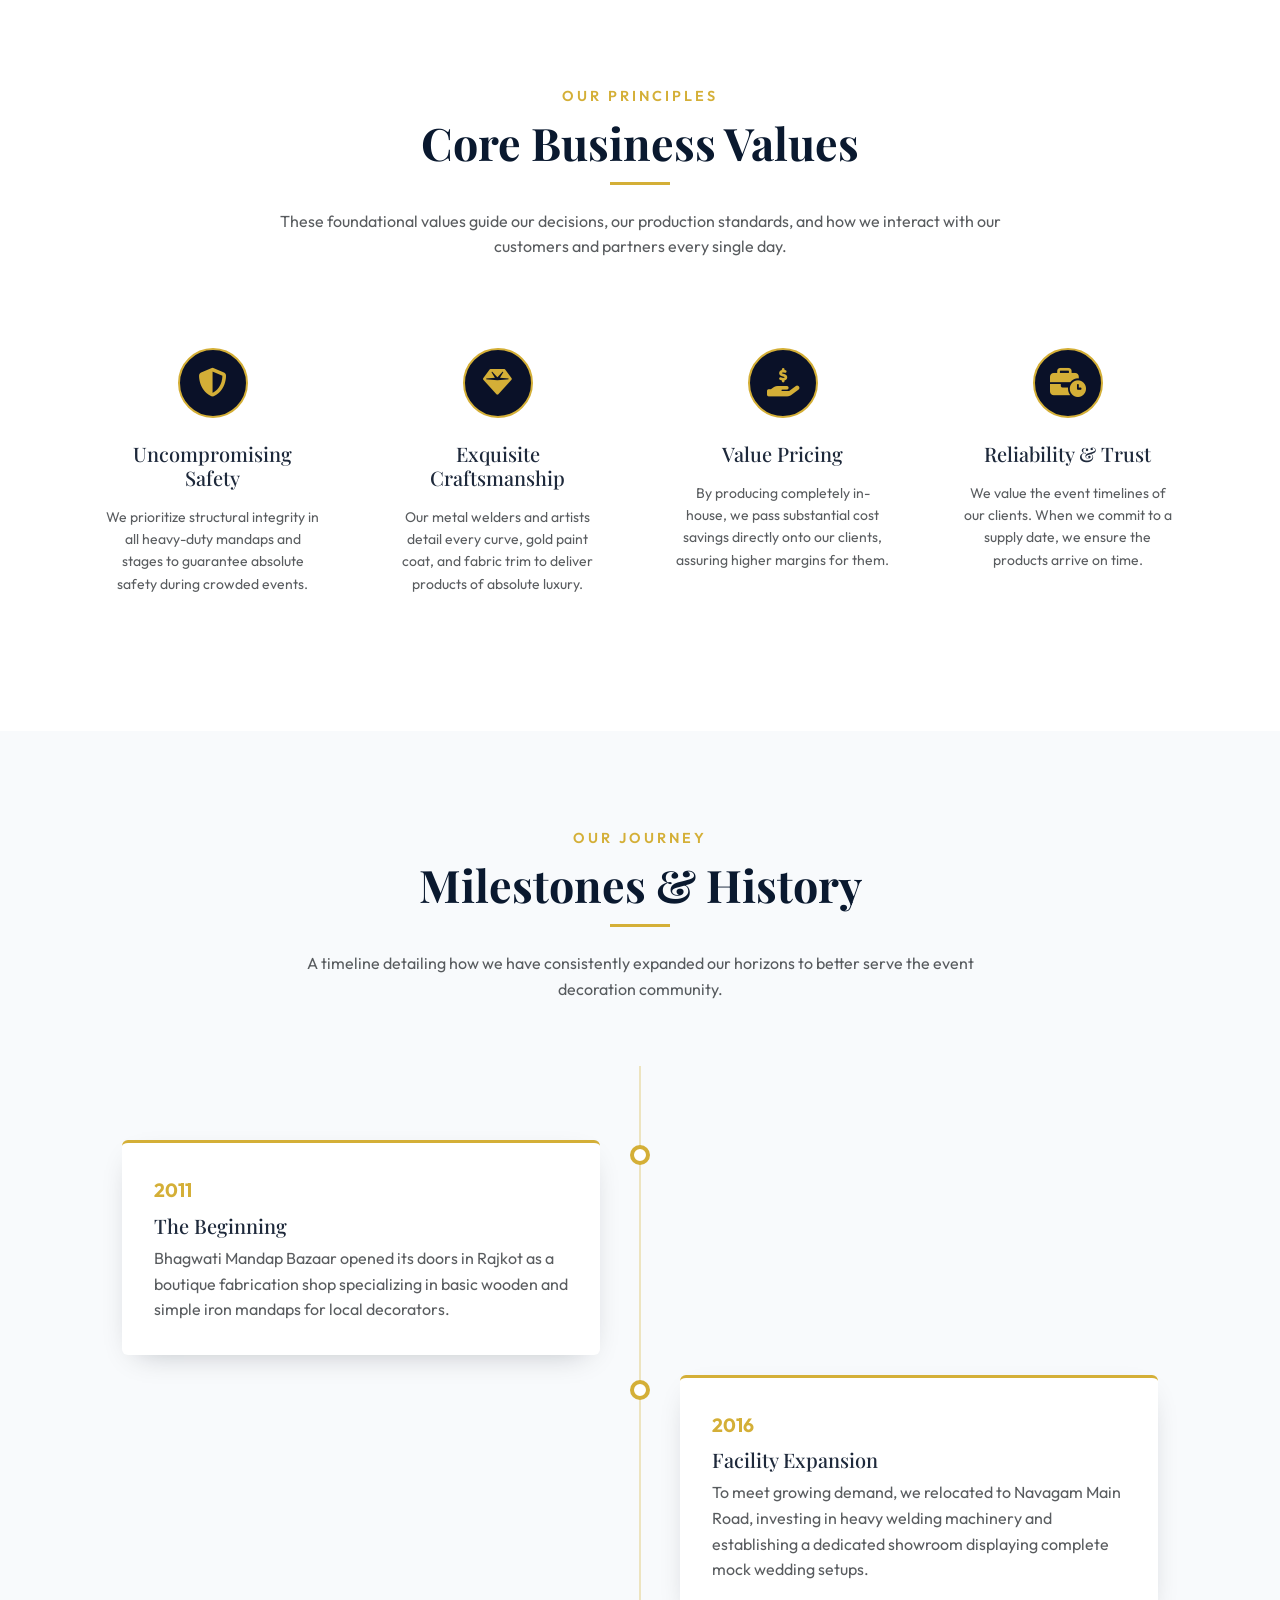
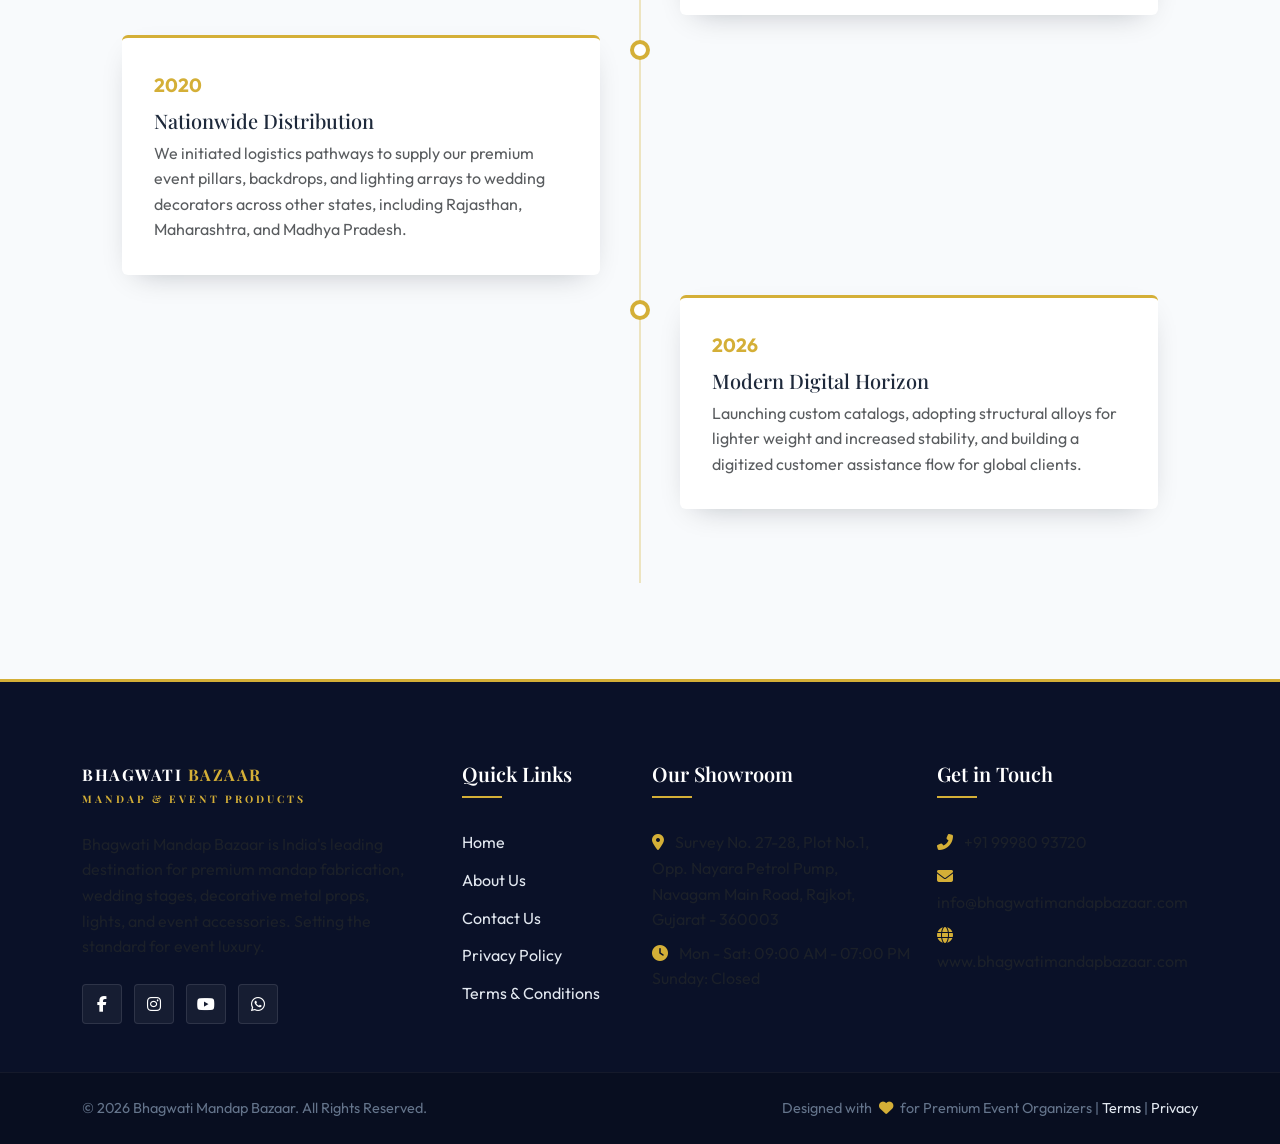
==== commit 56cbff01: "Update about.html" ====
--- a/bhagwati mandap bazaar/about.html
+++ b/bhagwati mandap bazaar/about.html
@@ -259,7 +259,7 @@
                         <h5 class="text-white">Get in Touch</h5>
                         <p class="text-muted mb-2">
                             <i class="fas fa-phone-alt text-gold me-2"></i>
-                            <a href="tel:+919876543210" class="text-muted text-decoration-none">+91 98765 43210</a>
+                            <a href="tel:+919998093720" class="text-muted text-decoration-none">+91 99980 93720</a>
                         </p>
                         <p class="text-muted mb-2">
                             <i class="fas fa-envelope text-gold me-2"></i>
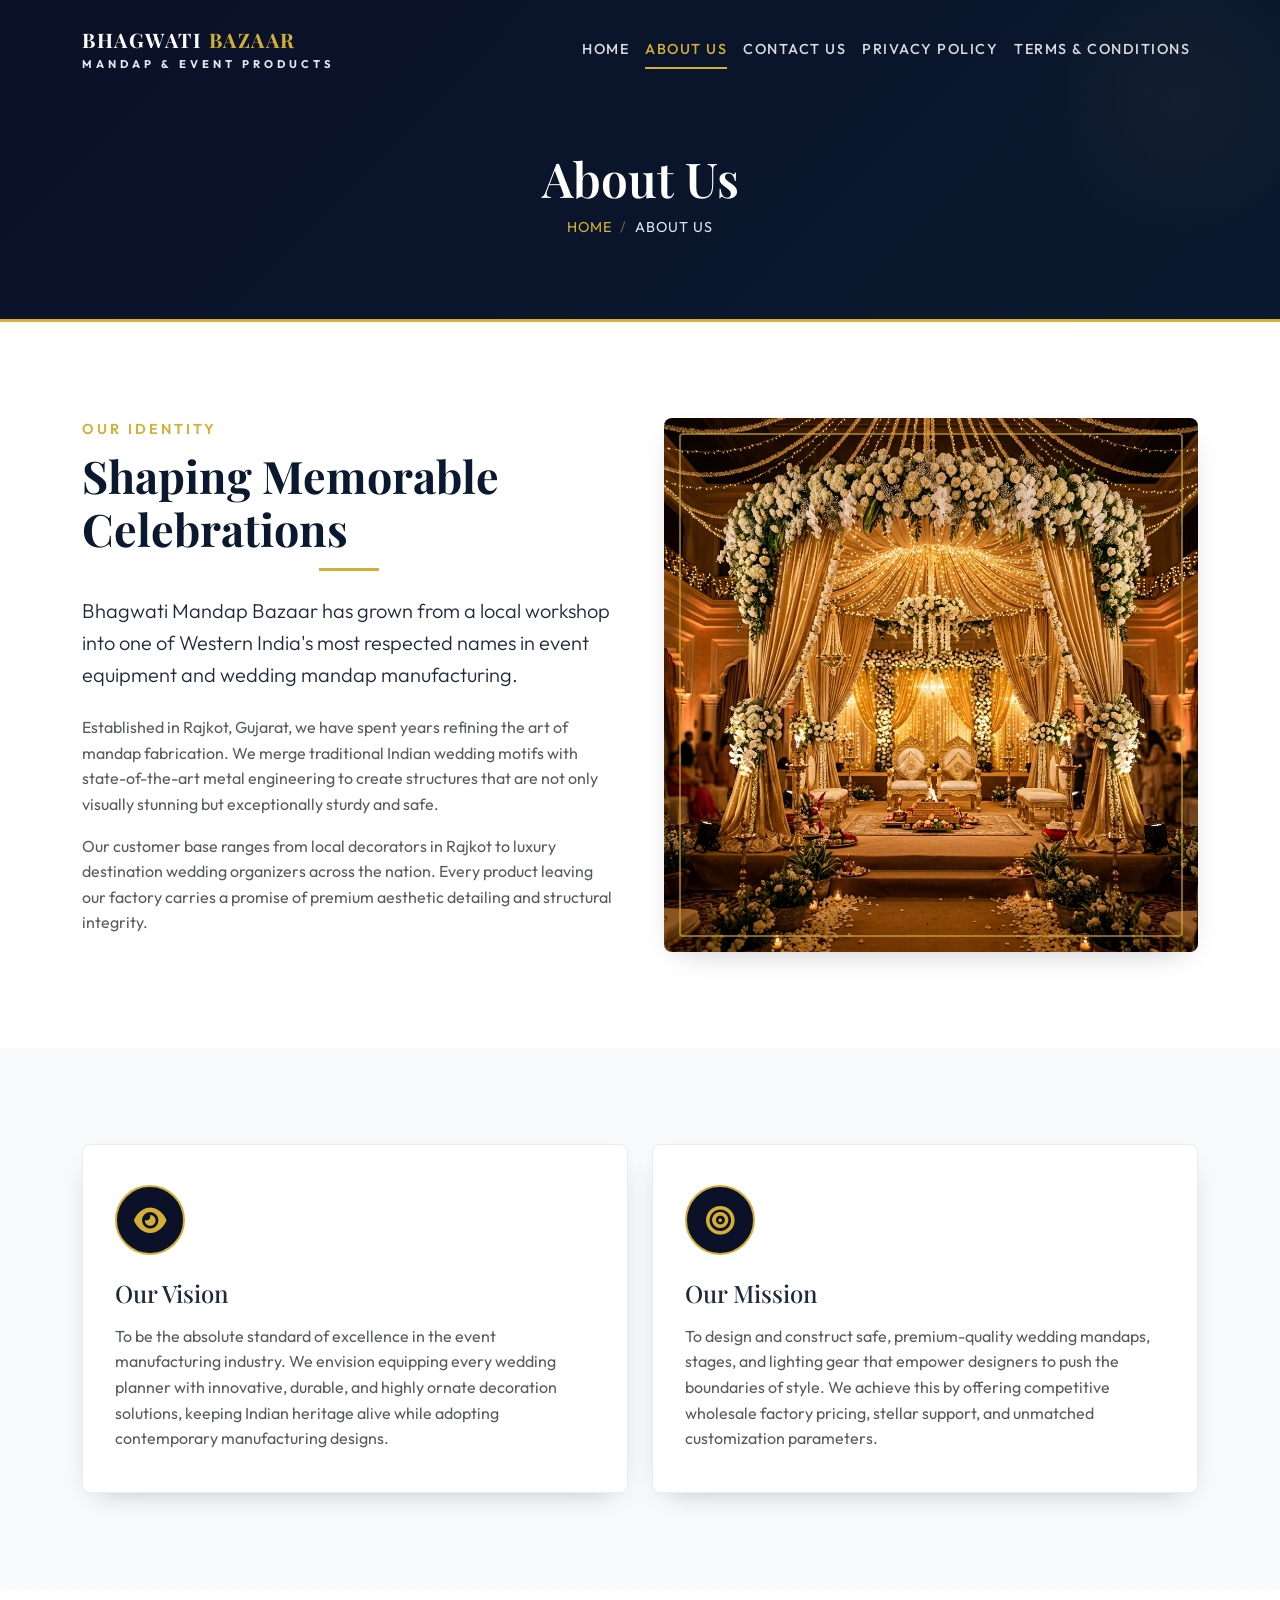
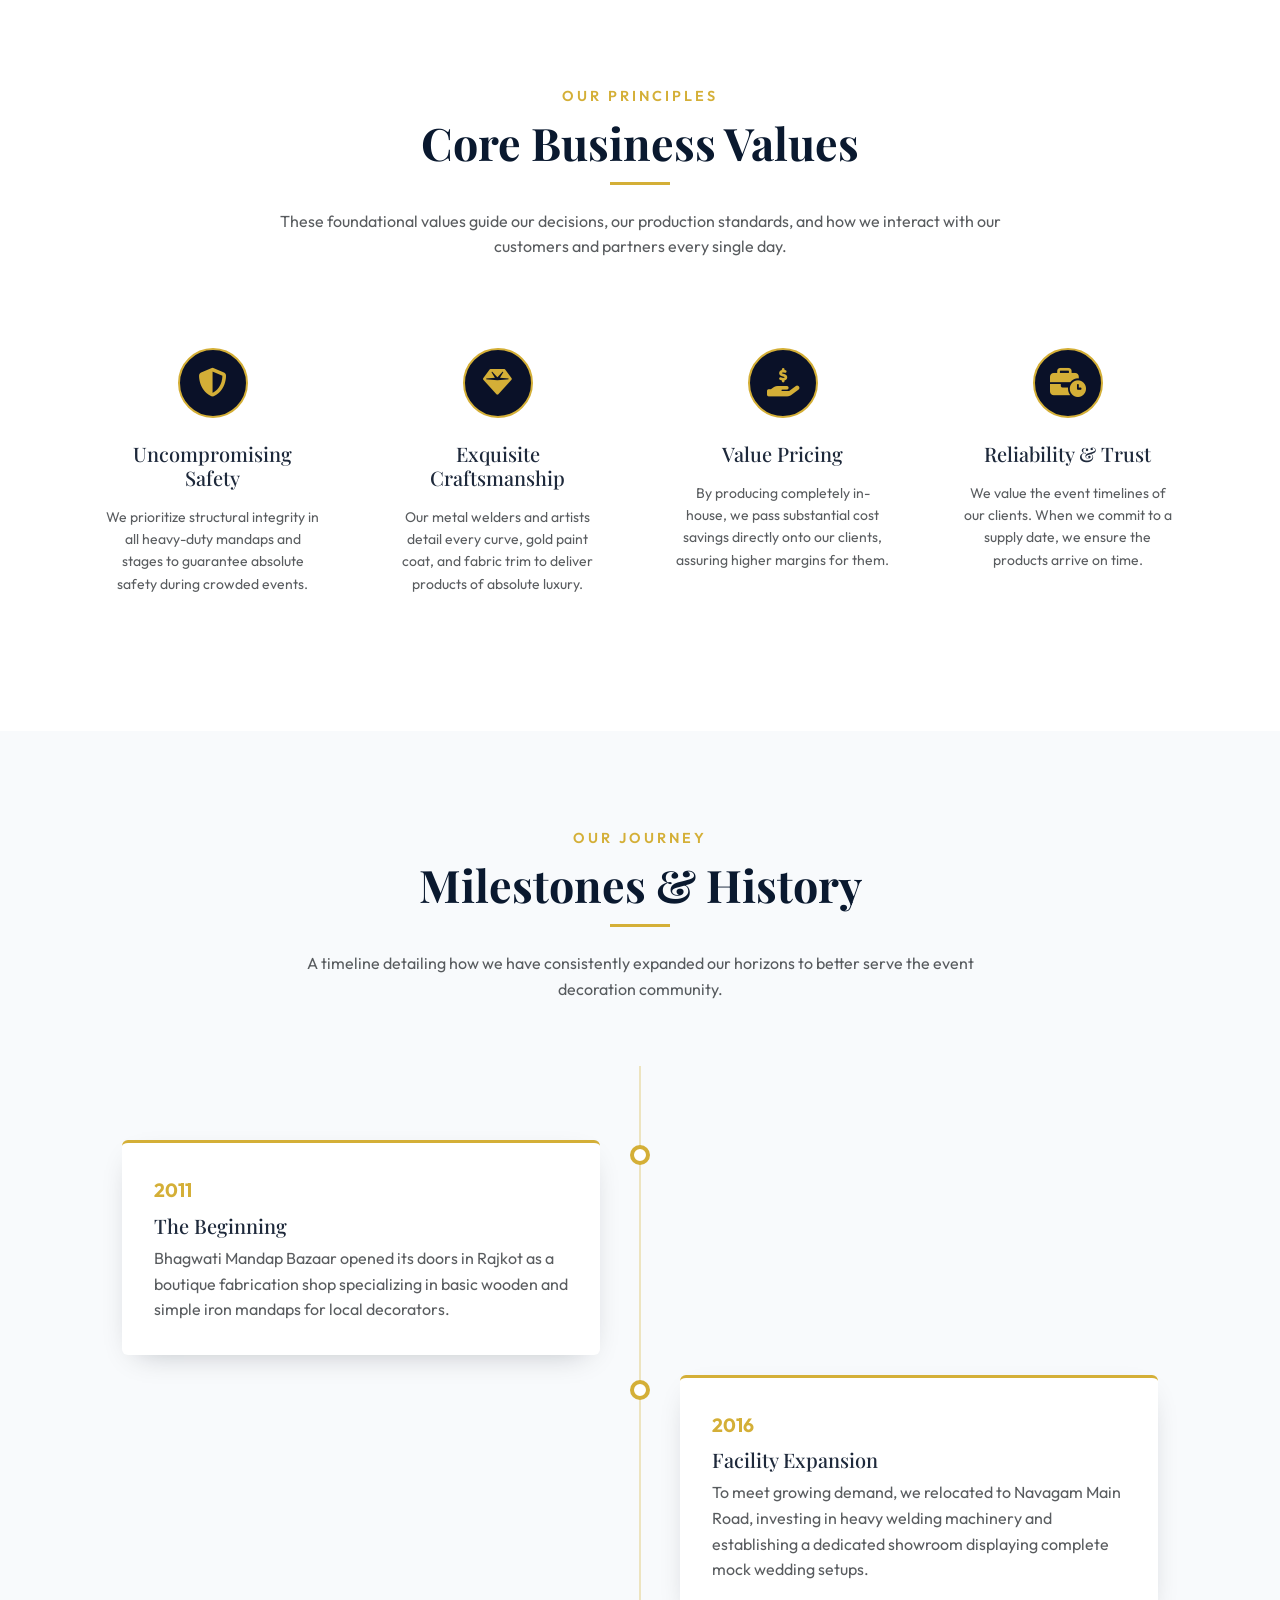
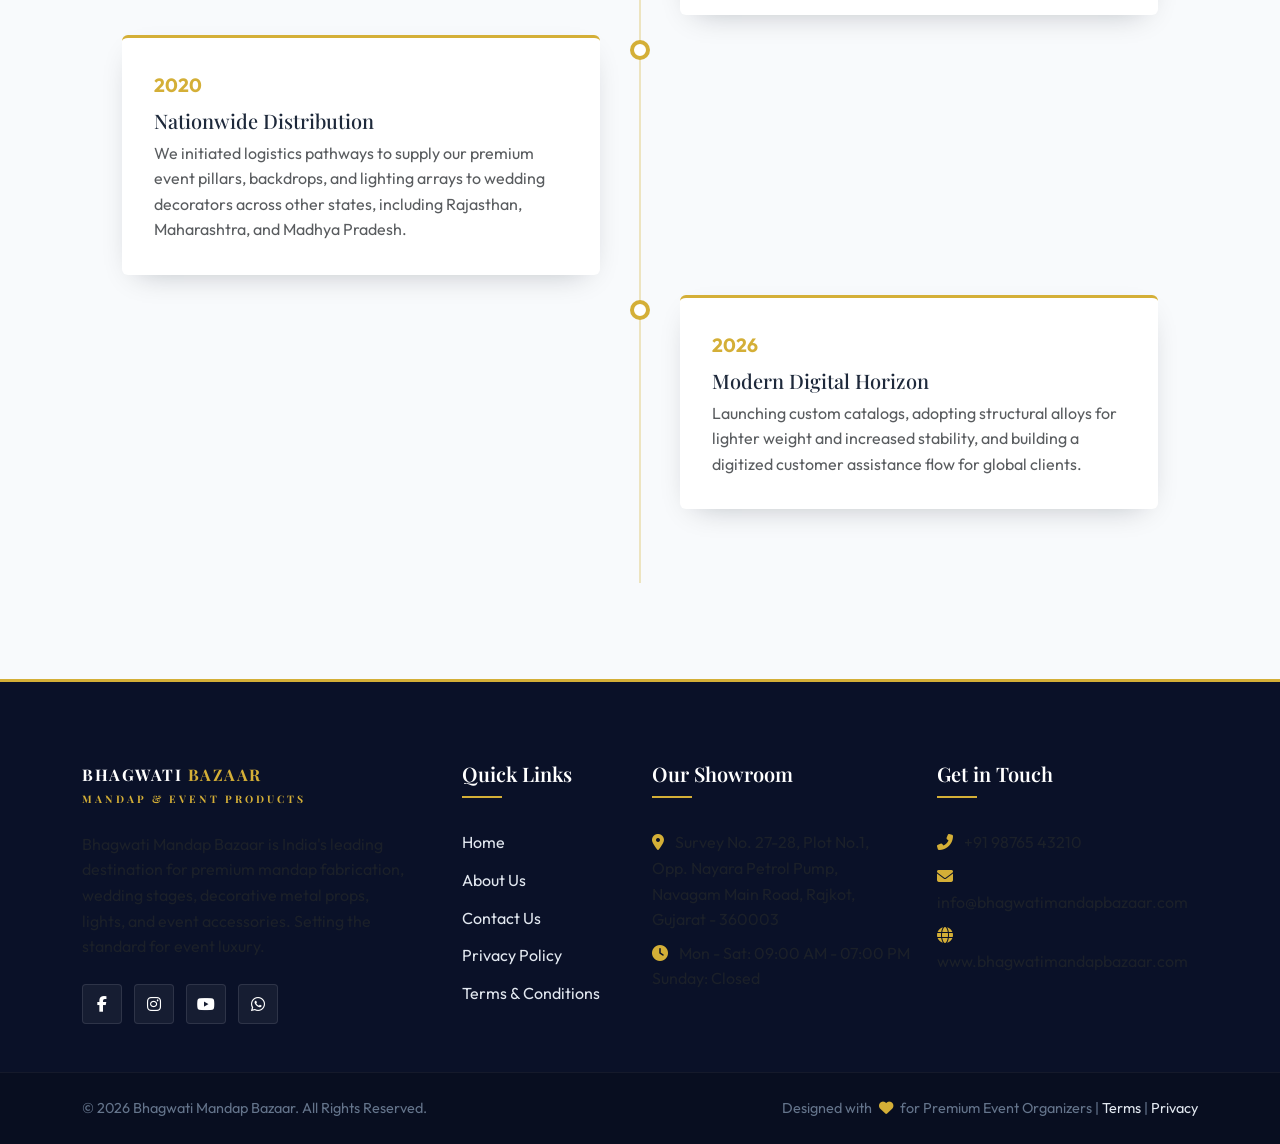
==== commit 24038ef2: "Add files via upload" ====
--- a/bhagwati mandap bazaar/about.html
+++ b/bhagwati mandap bazaar/about.html
@@ -259,7 +259,7 @@
                         <h5 class="text-white">Get in Touch</h5>
                         <p class="text-muted mb-2">
                             <i class="fas fa-phone-alt text-gold me-2"></i>
-                            <a href="tel:+919998093720" class="text-muted text-decoration-none">+91 99980 93720</a>
+                            <a href="tel:+919876543210" class="text-muted text-decoration-none">+91 98765 43210</a>
                         </p>
                         <p class="text-muted mb-2">
                             <i class="fas fa-envelope text-gold me-2"></i>
--- a/bhagwati mandap bazaar/css/style.css
+++ b/bhagwati mandap bazaar/css/style.css
@@ -39,7 +39,12 @@
     overflow-x: hidden;
 }
 
-h1, h2, h3, h4, h5, h6 {
+h1,
+h2,
+h3,
+h4,
+h5,
+h6 {
     font-family: var(--font-heading);
     font-weight: 600;
     color: var(--navy-deep);
@@ -49,13 +54,16 @@
 ::-webkit-scrollbar {
     width: 8px;
 }
+
 ::-webkit-scrollbar-track {
     background: var(--navy-dark);
 }
+
 ::-webkit-scrollbar-thumb {
     background: var(--gold-primary);
     border-radius: 4px;
 }
+
 ::-webkit-scrollbar-thumb:hover {
     background: var(--gold-dark);
 }
@@ -189,7 +197,8 @@
     opacity: 0.85;
 }
 
-.nav-link:hover, .nav-link.active {
+.nav-link:hover,
+.nav-link.active {
     color: var(--gold-primary) !important;
     opacity: 1;
 }
@@ -205,7 +214,8 @@
     transition: var(--transition-smooth);
 }
 
-.nav-link:hover::after, .nav-link.active::after {
+.nav-link:hover::after,
+.nav-link.active::after {
     width: 100%;
 }
 
@@ -242,7 +252,7 @@
     width: 100%;
     height: 100%;
     background: radial-gradient(circle, rgba(23, 42, 69, 0.4) 0%, rgba(10, 17, 40, 0.95) 100%),
-                url('../images/hero-bg.png') no-repeat center center / cover;
+        url('../images/hero-bg.png') no-repeat center center / cover;
     z-index: -1;
 }
 
@@ -323,7 +333,7 @@
     color: var(--text-light);
 }
 
-.page-header .breadcrumb-item + .breadcrumb-item::before {
+.page-header .breadcrumb-item+.breadcrumb-item::before {
     color: rgba(212, 175, 55, 0.5);
 }
 
@@ -636,7 +646,8 @@
     margin-bottom: 0.3rem;
 }
 
-.contact-info-details p, .contact-info-details a {
+.contact-info-details p,
+.contact-info-details a {
     color: var(--text-light);
     margin-bottom: 0;
     text-decoration: none;
@@ -907,7 +918,7 @@
     opacity: 0;
     transform: translateY(30px);
     transition: opacity 0.8s cubic-bezier(0.16, 1, 0.3, 1),
-                transform 0.8s cubic-bezier(0.16, 1, 0.3, 1);
+        transform 0.8s cubic-bezier(0.16, 1, 0.3, 1);
 }
 
 .animate-on-scroll.animated {
@@ -916,11 +927,25 @@
 }
 
 /* Delay modifiers for stagger entries */
-.delay-100 { transition-delay: 100ms; }
-.delay-200 { transition-delay: 200ms; }
-.delay-300 { transition-delay: 300ms; }
-.delay-400 { transition-delay: 400ms; }
-.delay-500 { transition-delay: 500ms; }
+.delay-100 {
+    transition-delay: 100ms;
+}
+
+.delay-200 {
+    transition-delay: 200ms;
+}
+
+.delay-300 {
+    transition-delay: 300ms;
+}
+
+.delay-400 {
+    transition-delay: 400ms;
+}
+
+.delay-500 {
+    transition-delay: 500ms;
+}
 
 /* Custom Map Placeholder Styling */
 .map-container {
@@ -996,7 +1021,7 @@
         border: 1px solid rgba(214, 175, 55, 0.2);
         margin-top: 1rem;
     }
-    
+
     .nav-link::after {
         display: none;
     }
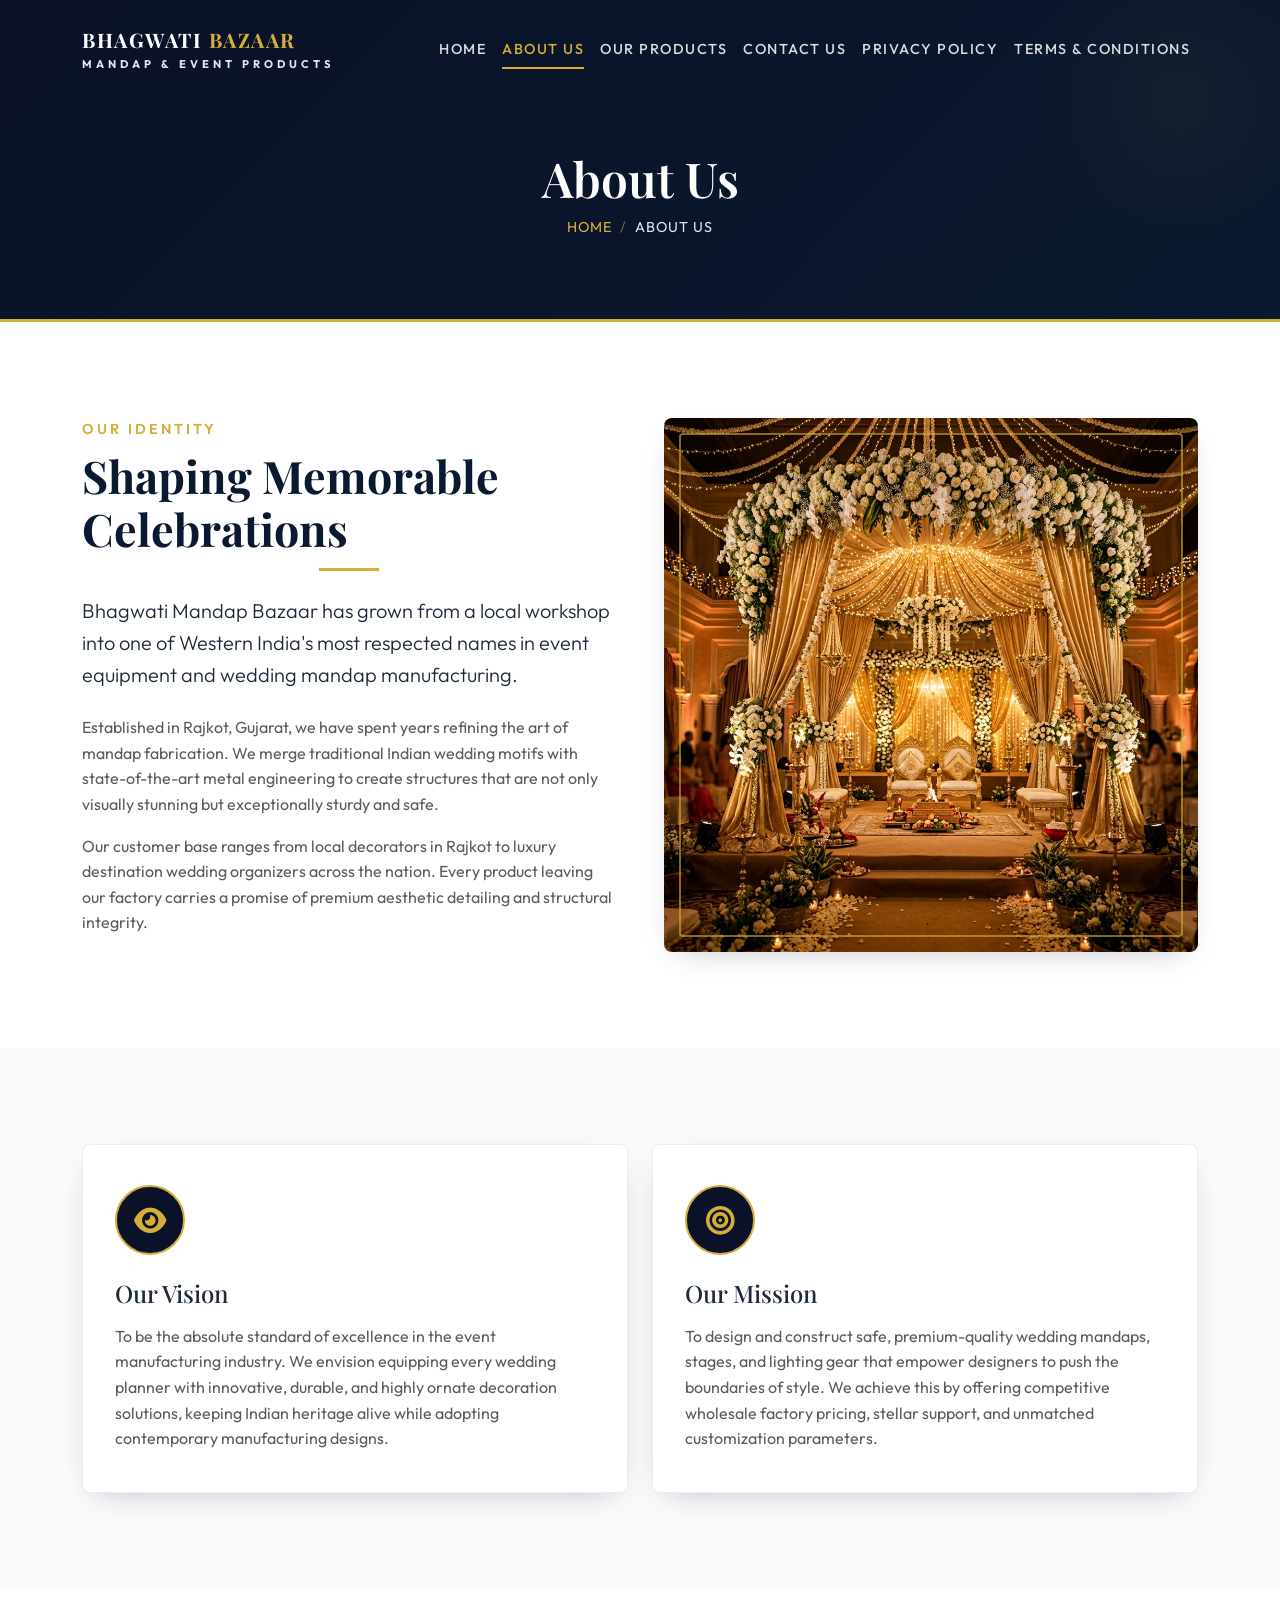
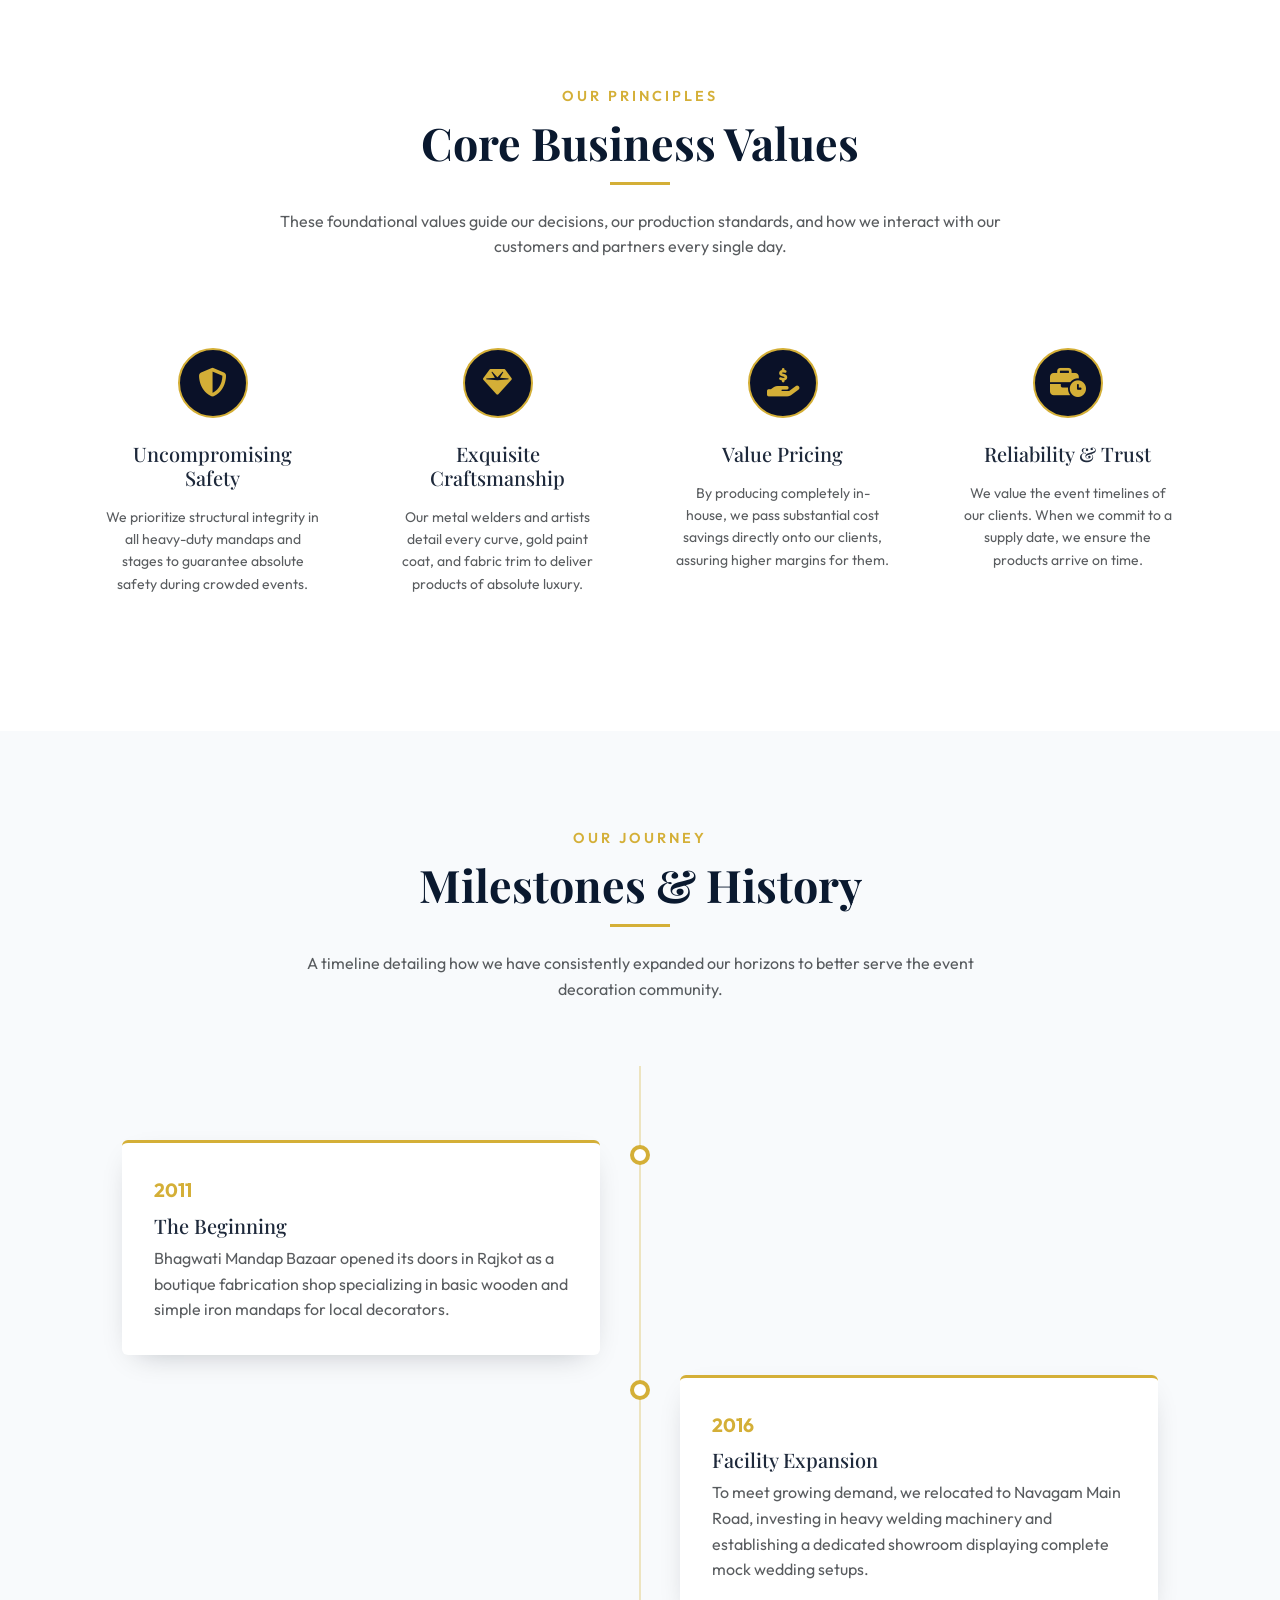
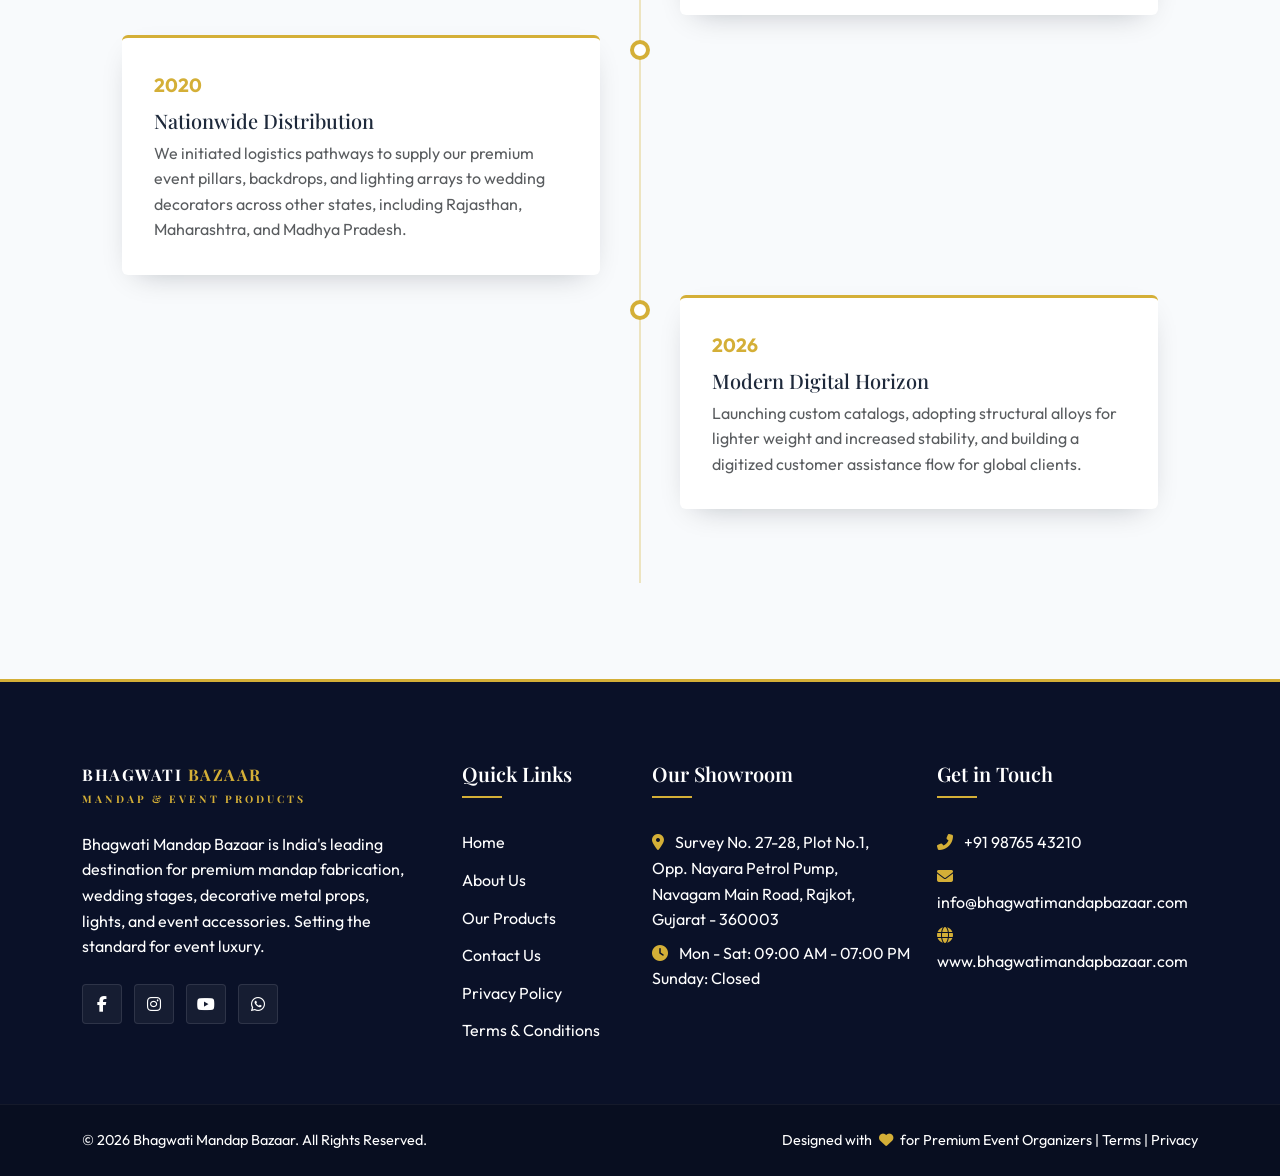
==== commit df667145: "Add files via upload" ====
--- a/bhagwati mandap bazaar/about.html
+++ b/bhagwati mandap bazaar/about.html
@@ -40,6 +40,9 @@
                     </li>
                     <li class="nav-item">
                         <a class="nav-link active" href="about.html">About Us</a>
+                    </li>
+                    <li class="nav-item">
+                        <a class="nav-link" href="products.html">Our Products</a>
                     </li>
                     <li class="nav-item">
                         <a class="nav-link" href="contact.html">Contact Us</a>
@@ -233,6 +236,7 @@
                         <ul class="footer-links">
                             <li><a href="index.html">Home</a></li>
                             <li><a href="about.html">About Us</a></li>
+                            <li><a href="products.html">Our Products</a></li>
                             <li><a href="contact.html">Contact Us</a></li>
                             <li><a href="privacy-policy.html">Privacy Policy</a></li>
                             <li><a href="terms.html">Terms & Conditions</a></li>
--- a/bhagwati mandap bazaar/css/style.css
+++ b/bhagwati mandap bazaar/css/style.css
@@ -16,7 +16,7 @@
     --white: #FFFFFF;
     --light-bg: #F8FAFC;
     --text-dark: #1E293B;
-    --text-muted: #64748B;
+    --text-muted: #FFFFFF;
     --text-light: #E2E8F0;
     --font-heading: 'Playfair Display', serif;
     --font-body: 'Outfit', sans-serif;
@@ -803,9 +803,18 @@
 /* Footer Section */
 .footer {
     background-color: var(--navy-dark);
-    color: var(--text-light);
+    color: var(--white);
     border-top: 3px solid var(--gold-primary);
     font-family: var(--font-body);
+}
+
+.footer .text-muted {
+    color: var(--white) !important;
+    transition: var(--transition-smooth);
+}
+
+.footer a.text-muted:hover {
+    color: var(--gold-primary) !important;
 }
 
 .footer-top {
@@ -839,7 +848,7 @@
     text-transform: uppercase;
     letter-spacing: 3px;
     display: block;
-    color: var(--text-muted);
+    color: var(--white);
     margin-top: 0.2rem;
 }
 
@@ -854,7 +863,7 @@
 }
 
 .footer-links a {
-    color: var(--text-light);
+    color: var(--white);
     text-decoration: none;
     transition: var(--transition-smooth);
     display: inline-block;
@@ -901,11 +910,11 @@
 .footer-bottom p {
     margin-bottom: 0;
     font-size: 0.9rem;
-    color: var(--text-muted);
+    color: var(--white);
 }
 
 .footer-bottom a {
-    color: var(--text-light);
+    color: var(--white);
     text-decoration: none;
 }
 
@@ -1026,3 +1035,219 @@
         display: none;
     }
 }
+
+/* Products Page Styling */
+.filter-container {
+    display: flex;
+    justify-content: center;
+    flex-wrap: wrap;
+    gap: 0.75rem;
+    margin-bottom: 3.5rem;
+}
+
+.filter-btn {
+    background: transparent;
+    border: 1.5px solid var(--gold-primary);
+    color: var(--navy-deep);
+    font-family: var(--font-body);
+    font-weight: 600;
+    padding: 0.6rem 1.8rem;
+    border-radius: 50px;
+    font-size: 0.9rem;
+    letter-spacing: 0.5px;
+    transition: var(--transition-smooth);
+}
+
+.filter-btn:hover,
+.filter-btn.active {
+    background: linear-gradient(135deg, var(--gold-primary), var(--gold-dark));
+    color: var(--navy-dark);
+    box-shadow: 0 5px 15px rgba(212, 175, 55, 0.3);
+    border-color: var(--gold-primary);
+}
+
+.product-card {
+    background: var(--white);
+    border: 1px solid rgba(10, 25, 47, 0.08);
+    border-radius: 8px;
+    overflow: hidden;
+    box-shadow: var(--shadow-premium);
+    transition: var(--transition-smooth);
+    height: 100%;
+    display: flex;
+    flex-direction: column;
+}
+
+.product-card:hover {
+    transform: translateY(-8px);
+    box-shadow: var(--shadow-premium-hover);
+    border-color: rgba(212, 175, 55, 0.25);
+}
+
+.product-img-wrapper {
+    position: relative;
+    height: 280px;
+    overflow: hidden;
+    background-color: var(--navy-dark);
+    cursor: zoom-in;
+}
+
+.product-img-wrapper img {
+    width: 100%;
+    height: 100%;
+    object-fit: cover;
+    transition: var(--transition-smooth);
+}
+
+.product-card:hover .product-img-wrapper img {
+    transform: scale(1.08);
+    opacity: 0.9;
+}
+
+.product-badge {
+    position: absolute;
+    top: 15px;
+    right: 15px;
+    background: var(--navy-dark);
+    color: var(--gold-primary);
+    border: 1px solid var(--gold-primary);
+    padding: 0.4rem 1rem;
+    font-size: 0.75rem;
+    font-weight: 600;
+    text-transform: uppercase;
+    letter-spacing: 1px;
+    border-radius: 4px;
+    z-index: 2;
+}
+
+.product-info {
+    padding: 1.8rem;
+    display: flex;
+    flex-direction: column;
+    flex-grow: 1;
+}
+
+.product-title {
+    font-size: 1.35rem;
+    font-weight: 700;
+    margin-bottom: 0.75rem;
+    color: var(--navy-deep);
+}
+
+.product-desc {
+    font-size: 0.95rem;
+    color: #475569;
+    margin-bottom: 1.25rem;
+    flex-grow: 1;
+}
+
+.product-specs {
+    list-style: none;
+    padding: 0;
+    margin: 0 0 1.5rem 0;
+    border-top: 1px solid rgba(10, 25, 47, 0.05);
+    padding-top: 1rem;
+}
+
+.product-specs li {
+    font-size: 0.85rem;
+    color: #64748B;
+    margin-bottom: 0.4rem;
+    display: flex;
+    justify-content: space-between;
+}
+
+.product-specs li strong {
+    color: var(--navy-deep);
+}
+
+.product-btn {
+    margin-top: auto;
+}
+
+/* Lightbox Modal */
+.lightbox-modal {
+    position: fixed;
+    top: 0;
+    left: 0;
+    width: 100%;
+    height: 100%;
+    background-color: rgba(10, 17, 40, 0.95);
+    z-index: 10000;
+    display: none;
+    align-items: center;
+    justify-content: center;
+    opacity: 0;
+    transition: opacity 0.3s ease;
+}
+
+.lightbox-modal.show {
+    display: flex;
+    opacity: 1;
+}
+
+.lightbox-content {
+    position: relative;
+    max-width: 90%;
+    max-height: 85%;
+    display: flex;
+    flex-direction: column;
+    align-items: center;
+    animation: zoomIn 0.3s cubic-bezier(0.16, 1, 0.3, 1);
+}
+
+.lightbox-img {
+    max-width: 100%;
+    max-height: 70vh;
+    border: 3px solid var(--gold-primary);
+    border-radius: 4px;
+    box-shadow: 0 20px 50px rgba(0,0,0,0.5);
+    object-fit: contain;
+}
+
+.lightbox-caption {
+    color: var(--white);
+    font-family: var(--font-heading);
+    font-size: 1.5rem;
+    margin-top: 1.5rem;
+    text-align: center;
+    font-weight: 600;
+}
+
+.lightbox-subcaption {
+    color: var(--gold-primary);
+    font-family: var(--font-body);
+    font-size: 0.95rem;
+    margin-top: 0.25rem;
+    text-align: center;
+    text-transform: uppercase;
+    letter-spacing: 1px;
+}
+
+.lightbox-close {
+    position: absolute;
+    top: -50px;
+    right: 0;
+    color: var(--white);
+    font-size: 2.5rem;
+    background: transparent;
+    border: none;
+    cursor: pointer;
+    transition: var(--transition-smooth);
+}
+
+.lightbox-close:hover {
+    color: var(--gold-primary);
+    transform: rotate(90deg);
+}
+
+@keyframes zoomIn {
+    from {
+        transform: scale(0.9);
+        opacity: 0;
+    }
+    to {
+        transform: scale(1);
+        opacity: 1;
+    }
+}
